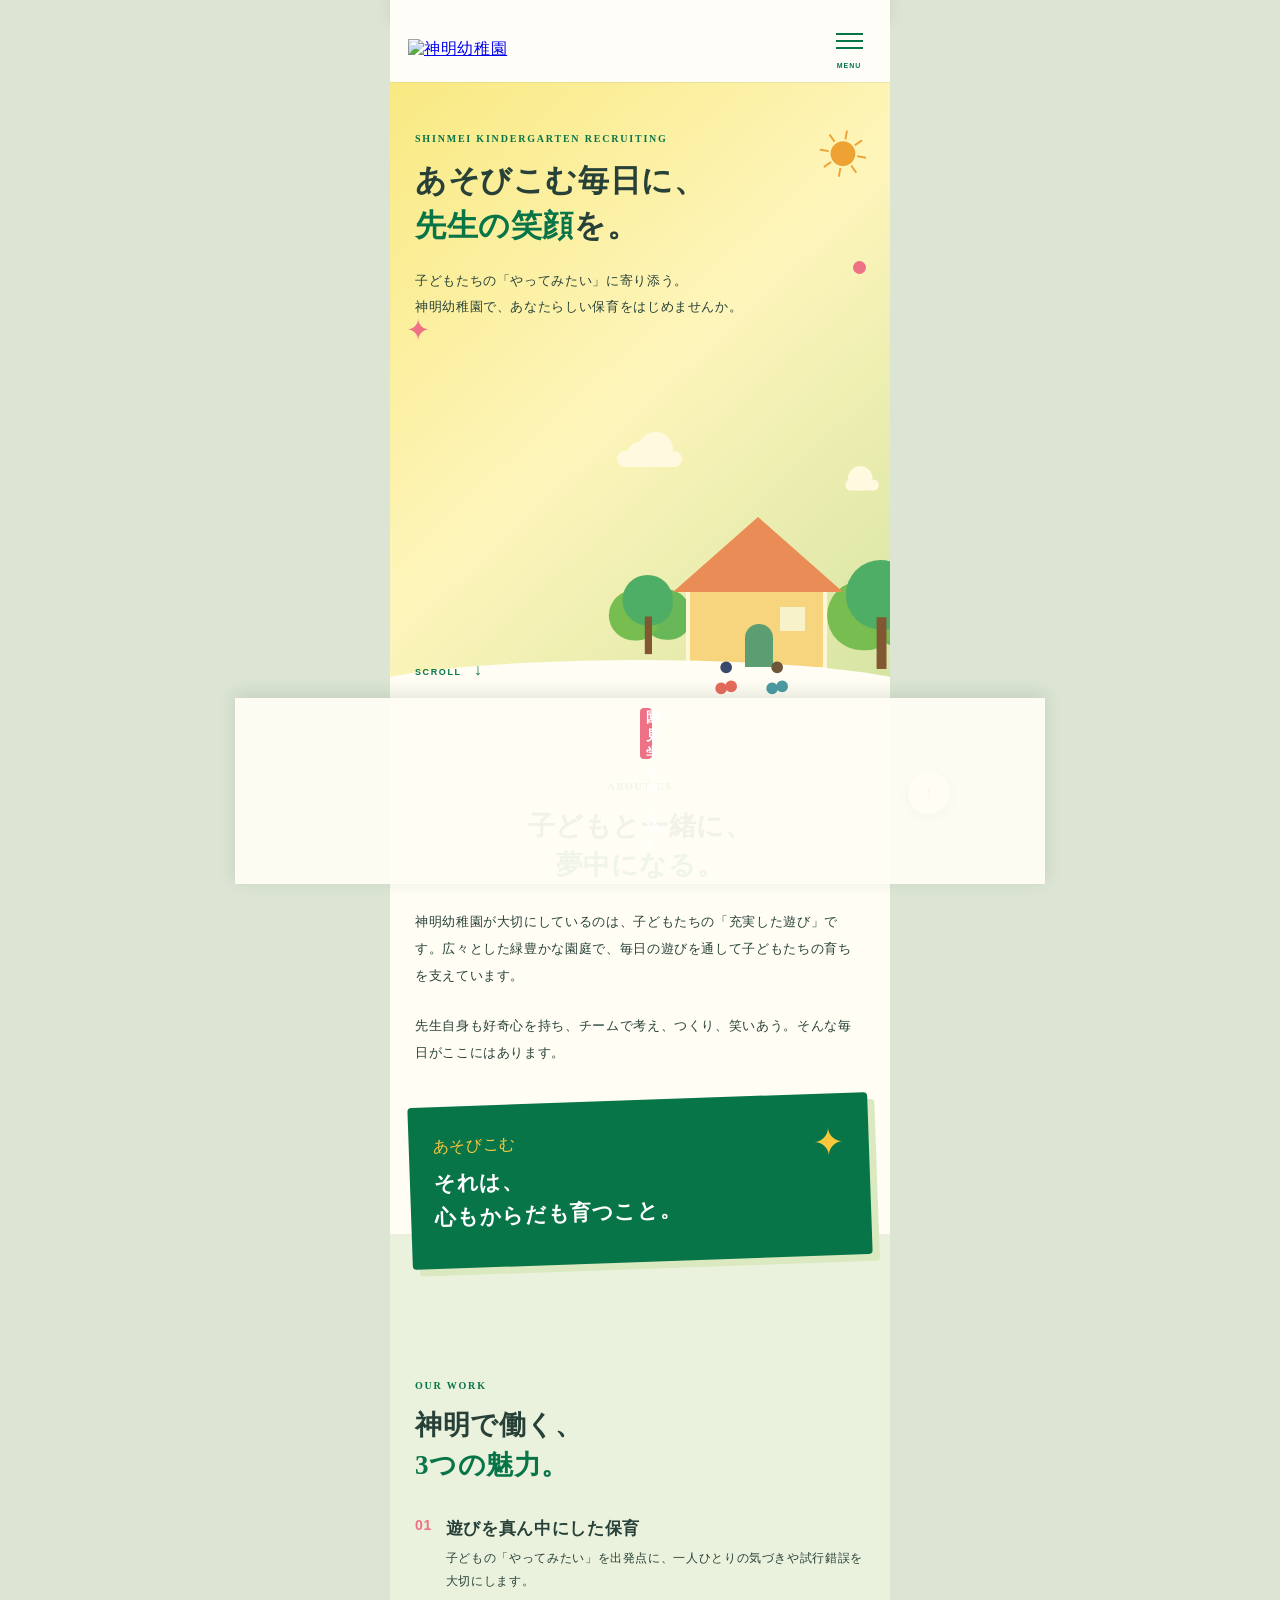
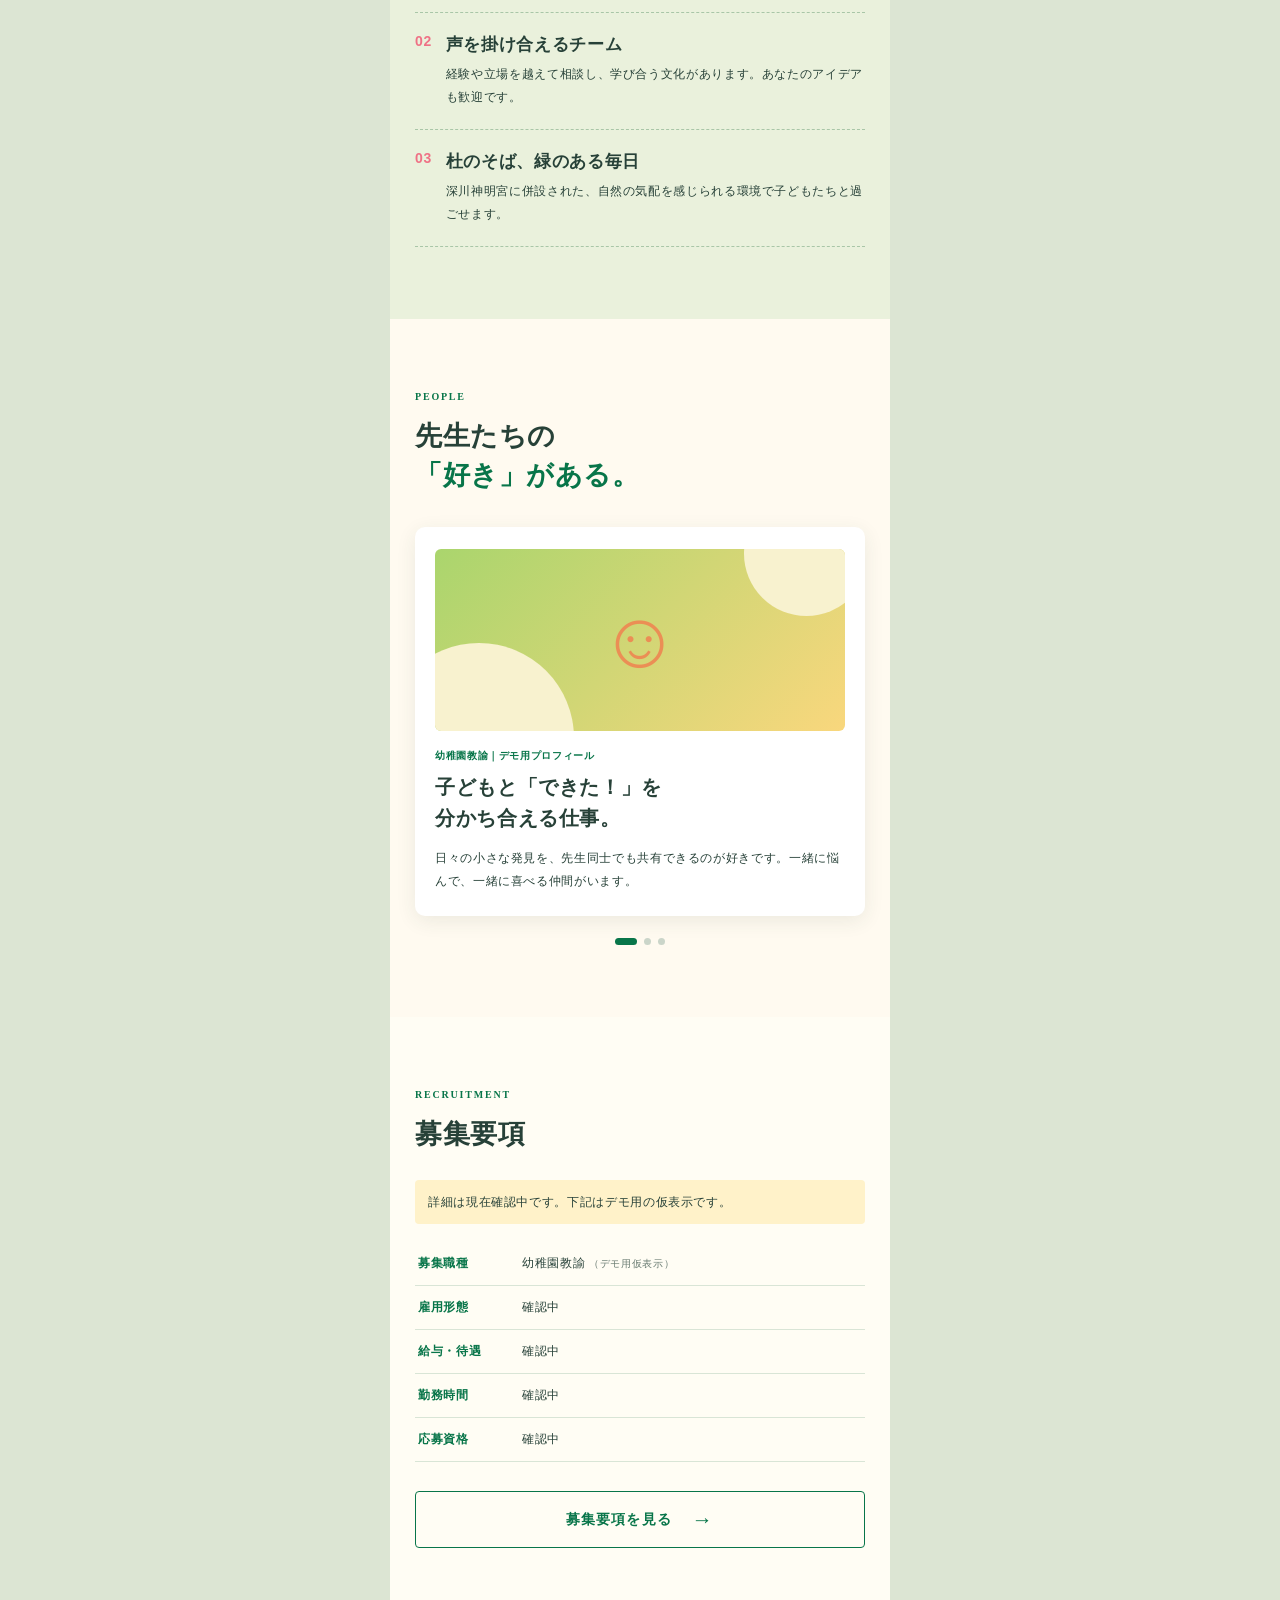
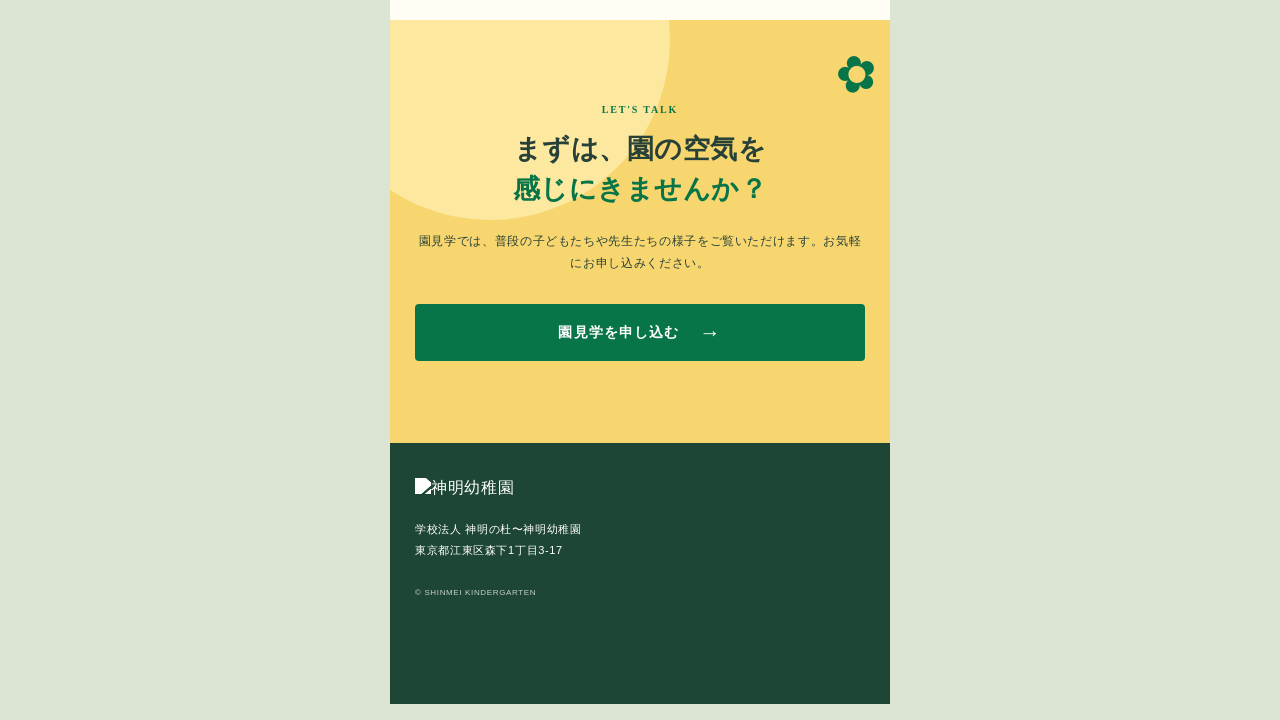
==== index.html @ d66d4972 "Add files via upload" ====
<!doctype html>
<html lang="ja">
<head>
  <meta charset="UTF-8" />
  <meta name="viewport" content="width=device-width, initial-scale=1.0" />
  <meta name="description" content="神明幼稚園 採用特設ページのデモ" />
  <title>神明幼稚園｜採用特設サイト</title>
  <link rel="stylesheet" href="style.css" />
</head>
<body>
  <header class="site-header" id="top">
    <a href="#top" class="logo-link" aria-label="ページ上部へ"><img src="assets/reference.png.png" alt="神明幼稚園" /></a>
    <button class="menu-toggle" type="button" aria-expanded="false" aria-controls="site-menu"><span></span><span></span><span></span><b>MENU</b></button>
  </header>

  <nav class="site-menu" id="site-menu" aria-label="ページ内ナビゲーション">
    <a href="#about">私たちについて</a><a href="#people">先生たちの声</a><a href="#requirements">募集要項</a><button type="button" data-open-modal>園見学を申し込む</button>
  </nav>

  <main>
    <section class="hero" aria-labelledby="hero-title">
      <div class="hero-deco deco-sun">☀</div><div class="hero-deco deco-flower">✦</div><div class="hero-deco deco-dot"></div>
      <p class="hero-eyebrow">SHINMEI KINDERGARTEN RECRUITING</p>
      <h1 id="hero-title">あそびこむ毎日に、<br /><em>先生の笑顔</em>を。</h1>
      <p class="hero-copy">子どもたちの「やってみたい」に寄り添う。<br />神明幼稚園で、あなたらしい保育をはじめませんか。</p>
      <div class="hero-illustration" aria-hidden="true"><span class="cloud c1"></span><span class="cloud c2"></span><span class="tree t1"></span><span class="tree t2"></span><span class="house"><i></i><b></b></span><span class="child child-a">●</span><span class="child child-b">●</span></div>
      <a class="scroll-cue" href="#about">SCROLL <span>↓</span></a>
    </section>

    <section class="intro section" id="about" aria-labelledby="about-title">
      <p class="section-label">ABOUT US</p>
      <h2 id="about-title">子どもと一緒に、<br /><span>夢中になる。</span></h2>
      <p>神明幼稚園が大切にしているのは、子どもたちの「充実した遊び」です。広々とした緑豊かな園庭で、毎日の遊びを通して子どもたちの育ちを支えています。</p>
      <p>先生自身も好奇心を持ち、チームで考え、つくり、笑いあう。そんな毎日がここにはあります。</p>
      <div class="message-card"><span>あそびこむ</span><strong>それは、<br />心もからだも育つこと。</strong></div>
    </section>

    <section class="values section" aria-labelledby="values-title">
      <p class="section-label">OUR WORK</p>
      <h2 id="values-title">神明で働く、<br /><span>3つの魅力。</span></h2>
      <ol class="value-list">
        <li><span>01</span><div><h3>遊びを真ん中にした保育</h3><p>子どもの「やってみたい」を出発点に、一人ひとりの気づきや試行錯誤を大切にします。</p></div></li>
        <li><span>02</span><div><h3>声を掛け合えるチーム</h3><p>経験や立場を越えて相談し、学び合う文化があります。あなたのアイデアも歓迎です。</p></div></li>
        <li><span>03</span><div><h3>杜のそば、緑のある毎日</h3><p>深川神明宮に併設された、自然の気配を感じられる環境で子どもたちと過ごせます。</p></div></li>
      </ol>
    </section>

    <section class="voice section" id="people" aria-labelledby="voice-title">
      <p class="section-label">PEOPLE</p>
      <h2 id="voice-title">先生たちの<br /><span>「好き」がある。</span></h2>
      <article class="voice-card"><div class="portrait"><span>☺</span></div><p class="voice-role">幼稚園教諭｜デモ用プロフィール</p><h3>子どもと「できた！」を<br />分かち合える仕事。</h3><p>日々の小さな発見を、先生同士でも共有できるのが好きです。一緒に悩んで、一緒に喜べる仲間がいます。</p></article>
      <div class="pager" aria-hidden="true"><b></b><i></i><i></i></div>
    </section>

    <section class="requirements section" id="requirements" aria-labelledby="requirements-title">
      <p class="section-label">RECRUITMENT</p>
      <h2 id="requirements-title">募集要項</h2>
      <p class="requirements-note">詳細は現在確認中です。下記はデモ用の仮表示です。</p>
      <dl>
        <div><dt>募集職種</dt><dd>幼稚園教諭 <small>（デモ用仮表示）</small></dd></div>
        <div><dt>雇用形態</dt><dd>確認中</dd></div>
        <div><dt>給与・待遇</dt><dd>確認中</dd></div>
        <div><dt>勤務時間</dt><dd>確認中</dd></div>
        <div><dt>応募資格</dt><dd>確認中</dd></div>
      </dl>
      <a href="#details" class="button button-outline">募集要項を見る <span>→</span></a>
      <p id="details" class="details-message" tabindex="-1">募集要項の詳細は現在準備中です。園見学のお申し込み時にお気軽にお問い合わせください。</p>
    </section>

    <section class="cta section" aria-labelledby="cta-title">
      <div class="cta-sprout">✿</div><p class="section-label">LET'S TALK</p>
      <h2 id="cta-title">まずは、園の空気を<br /><span>感じにきませんか？</span></h2>
      <p>園見学では、普段の子どもたちや先生たちの様子をご覧いただけます。お気軽にお申し込みください。</p>
      <button class="button button-primary" type="button" data-open-modal>園見学を申し込む <span>→</span></button>
    </section>
  </main>

  <footer><img src="assets/reference.png.png" alt="神明幼稚園" /><p>学校法人 神明の杜〜神明幼稚園<br />東京都江東区森下1丁目3-17</p><small>© SHINMEI KINDERGARTEN</small></footer>
  <a href="#top" class="back-top" aria-label="ページ上部へ">↑</a>
  <div class="fixed-cta"><button type="button" data-open-modal>園見学を申し込む <span>→</span></button></div>

  <dialog class="modal" id="visit-modal" aria-labelledby="modal-title"><div class="modal-inner"><button class="modal-close" type="button" aria-label="閉じる">×</button><div id="form-content"><p class="section-label">OPEN CAMPUS</p><h2 id="modal-title">園見学を申し込む</h2><p>必要事項をご入力ください。内容は実際には送信されないデモです。</p><form id="visit-form"><label>お名前 <span>必須</span><input required name="name" autocomplete="name" placeholder="例：神明 花子" /></label><label>メールアドレス <span>必須</span><input required type="email" name="email" autocomplete="email" placeholder="example@mail.com" /></label><label>ご希望・ご質問 <textarea name="message" rows="3" placeholder="見学希望日など"></textarea></label><button class="button button-primary" type="submit">この内容で申し込む <span>→</span></button></form></div><div class="complete-message" id="complete-message" hidden><div>✓</div><h2>お申し込みを<br />受け付けました</h2><p>これはデモ画面です。実際の送信は行われていません。</p><button class="button button-outline" type="button" data-close-modal>閉じる</button></div></div></dialog>
  <script src="script.js"></script>
</body>
</html>
---- style.css ----
:root{--ink:#274138;--green:#087549;--lime:#b9d83d;--yellow:#f9c73b;--cream:#fffdf4;--pink:#ef7185;--orange:#ef9845;--line:#d9e5d6}*{box-sizing:border-box}html{scroll-behavior:smooth}body{margin:0;background:#eef2e7;color:var(--ink);font-family:"Noto Sans JP",sans-serif;letter-spacing:.04em}body.modal-open{overflow:hidden}button,a{font:inherit}button{cursor:pointer}.site-header{height:66px;background:#fffdf8;display:flex;align-items:center;justify-content:space-between;padding:10px 18px;position:sticky;top:0;z-index:20;box-shadow:0 1px 0 rgba(39,65,56,.08)}.logo-link img,footer img{width:141px;height:auto;display:block}.menu-toggle{position:relative;border:0;background:transparent;width:46px;height:45px;padding:6px 0 0}.menu-toggle span{height:2px;background:var(--green);width:27px;display:block;margin:0 auto 5px;transition:.25s}.menu-toggle b{font-size:7px;color:var(--green);letter-spacing:.13em;font-weight:700}.menu-toggle.active span:nth-child(1){transform:translateY(7px) rotate(45deg)}.menu-toggle.active span:nth-child(2){opacity:0}.menu-toggle.active span:nth-child(3){transform:translateY(-7px) rotate(-45deg)}.site-menu{position:fixed;inset:66px 0 auto;background:#fefdf7;padding:17px 25px 24px;z-index:19;display:grid;gap:2px;transform:translateY(-130%);transition:transform .3s ease;box-shadow:0 8px 15px rgba(0,0,0,.08)}.site-menu.open{transform:translateY(0)}.site-menu a,.site-menu button{color:var(--ink);text-decoration:none;text-align:left;padding:12px;border:0;background:transparent;border-bottom:1px solid var(--line);font-weight:700;font-size:14px}.site-menu button{color:var(--green)}main{max-width:500px;margin:auto;background:var(--cream);overflow:hidden}.section{padding:72px 25px}.hero{min-height:627px;padding:51px 25px 28px;background:linear-gradient(137deg,#f9e982 0%,#fef5bb 49%,#d4e4a2 100%);position:relative;overflow:hidden}.hero:after{content:"";position:absolute;left:-10%;bottom:-26px;width:120%;height:75px;background:var(--cream);border-radius:50% 50% 0 0}.hero-eyebrow,.section-label{font-family:"Kiwi Maru",serif;color:var(--green);font-size:10px;letter-spacing:.18em;font-weight:700;margin:0 0 15px}.hero h1,.section h2{font-family:"Kiwi Maru",serif;line-height:1.45;letter-spacing:.02em;margin:0;font-size:31px}.hero h1 em,.section h2 span{font-style:normal;color:var(--green)}.hero-copy{font-size:13px;line-height:2;margin:19px 0 0;font-weight:500}.hero-deco{position:absolute}.deco-sun{right:21px;top:45px;font-size:50px;color:#efa234;transform:rotate(10deg)}.deco-flower{left:16px;top:231px;color:var(--pink);font-size:29px}.deco-dot{right:24px;top:179px;width:13px;height:13px;background:var(--pink);border-radius:50%}.hero-illustration{position:absolute;width:320px;height:256px;right:-27px;bottom:20px}.cloud{position:absolute;background:#fff9df;border-radius:50px;height:16px}.cloud:before,.cloud:after{content:"";position:absolute;background:inherit;border-radius:50%}.cloud:before{width:25px;height:25px;left:10px;bottom:0}.cloud:after{width:35px;height:35px;right:9px;bottom:0}.c1{top:18px;left:20px;width:65px}.c2{top:44px;right:31px;width:48px;transform:scale(.7)}.tree{position:absolute;width:70px;height:99px;bottom:25px}.tree:before{content:"";position:absolute;width:63px;height:63px;background:#4fae65;border-radius:50% 50% 43% 50%;top:0;left:3px;box-shadow:-17px 19px 0 #77bd4f,23px 18px 0 #68b859}.tree:after{content:"";position:absolute;background:#815832;width:9px;height:47px;bottom:0;left:31px}.t1{left:16px;transform:scale(.8)}.t2{right:1px;transform:scale(1.1)}.house{position:absolute;background:#f7d57e;width:141px;height:83px;bottom:18px;left:89px;border:4px solid #fff7d5;border-radius:3px}.house:before{content:"";position:absolute;width:0;height:0;border-left:85px solid transparent;border-right:85px solid transparent;border-bottom:75px solid #e98c55;top:-75px;left:-17px}.house i{position:absolute;background:#5c9e72;width:28px;height:43px;bottom:0;left:55px;z-index:2;border-radius:15px 15px 0 0}.house b{position:absolute;background:#f7f2ca;width:25px;height:24px;right:18px;top:15px;z-index:2}.child{position:absolute;bottom:7px;color:#38496d;font-size:27px;z-index:3;text-shadow:5px 19px 0 #e76b5c,-5px 21px 0 #e76b5c}.child-a{left:121px}.child-b{left:172px;color:#6d5639;text-shadow:5px 19px 0 #4d9ba2,-5px 21px 0 #4d9ba2}.scroll-cue{position:absolute;z-index:2;bottom:30px;left:25px;text-decoration:none;font-size:9px;color:var(--green);letter-spacing:.18em;font-weight:700}.scroll-cue span{font-size:16px;margin-left:8px}.intro{background:var(--cream);text-align:center}.section h2{font-size:27px}.intro>p:not(.section-label){font-size:13px;line-height:2.05;text-align:left;margin:24px 0 0}.message-card{background:var(--green);color:#fff;margin:34px -5px -100px;padding:30px 24px;min-height:162px;text-align:left;position:relative;z-index:2;border-radius:4px;transform:rotate(-2deg);box-shadow:7px 7px 0 #dbe9c1}.message-card:after{content:"✦";position:absolute;font-size:38px;color:var(--yellow);right:24px;top:27px}.message-card span{font-family:"Kiwi Maru";color:var(--yellow);font-size:16px;display:block;margin-bottom:10px}.message-card strong{font-family:"Kiwi Maru";font-size:21px;line-height:1.6}.values{background:#eaf1dc;padding-top:146px}.value-list{list-style:none;padding:0;margin:32px 0 0;display:grid;gap:20px}.value-list li{display:flex;gap:14px;border-bottom:1px dashed #a9c6a7;padding-bottom:20px}.value-list li>span{color:var(--pink);font-weight:900;font-size:14px}.value-list h3{font-family:"Kiwi Maru";font-size:17px;margin:0 0 7px}.value-list p{font-size:12px;line-height:1.9;margin:0}.voice{background:#fffaf0}.voice-card{background:#fff;margin-top:32px;padding:22px 20px 24px;border-radius:10px;box-shadow:0 5px 20px rgba(39,65,56,.09)}.portrait{height:182px;background:linear-gradient(135deg,#aad56d,#f9d77d);border-radius:6px;display:grid;place-items:center;overflow:hidden;position:relative}.portrait:before,.portrait:after{content:"";position:absolute;border-radius:50%;background:#f8f2cf}.portrait:before{width:190px;height:190px;left:-51px;bottom:-102px}.portrait:after{width:125px;height:125px;right:-24px;top:-58px}.portrait span{z-index:1;font-size:80px;color:#eb8e55}.voice-role{font-size:10px;color:var(--green);margin:18px 0 9px;font-weight:700}.voice-card h3{font-family:"Kiwi Maru";font-size:20px;line-height:1.55;margin:0}.voice-card>p:last-child{font-size:12px;line-height:1.9;margin:13px 0 0}.pager{display:flex;justify-content:center;gap:7px;margin-top:22px}.pager>*{height:7px;width:7px;background:#cbd5c9;border-radius:50%}.pager b{width:22px;border-radius:10px;background:var(--green)}.requirements{background:var(--cream)}.requirements-note{font-size:12px;line-height:1.9;background:#fff2c9;padding:11px 13px;border-radius:4px;margin:25px 0 18px}.requirements dl{margin:0}.requirements dl>div{border-bottom:1px solid var(--line);padding:13px 3px;display:grid;grid-template-columns:104px 1fr;font-size:12px}.requirements dt{color:var(--green);font-weight:700}.requirements dd{margin:0}.requirements small{font-size:10px;color:#697b71}.button{width:100%;min-height:57px;border-radius:4px;font-weight:700;letter-spacing:.08em;text-decoration:none;display:flex;align-items:center;justify-content:center;gap:20px;margin-top:29px;font-size:14px}.button span{font-size:21px;line-height:1}.button-outline{border:1px solid var(--green);background:transparent;color:var(--green)}.button-primary{border:0;background:var(--green);color:white}.details-message{display:none;font-size:12px;line-height:1.8;padding:12px;background:#edf5df;margin:16px 0 0;border-radius:4px}.details-message:target{display:block}.cta{position:relative;background:#f8d66f;text-align:center;padding-bottom:82px;overflow:hidden}.cta:before{content:"";width:360px;height:360px;position:absolute;background:#fde89f;border-radius:50%;top:-160px;left:-80px}.cta>*{position:relative}.cta .section-label{margin-top:12px}.cta>p:not(.section-label){font-size:12px;line-height:1.9;margin:21px 0 0}.cta-sprout{position:absolute;right:11px;top:25px;color:var(--green);font-size:50px;transform:rotate(-15deg)}footer{background:#1d4635;color:#fff;padding:35px 25px 105px;max-width:500px;margin:auto}footer img{filter:brightness(0) invert(1);width:152px}footer p{font-size:11px;line-height:1.9;margin:20px 0}footer small{font-size:8px;opacity:.75}.fixed-cta{position:fixed;z-index:15;bottom:0;left:0;right:0;background:rgba(255,253,244,.94);box-shadow:0 -4px 16px rgba(39,65,56,.13);padding:10px max(15px,calc((100% - 500px)/2 + 15px))}.fixed-cta button{height:51px;border:0;border-radius:4px;color:#fff;background:var(--pink);width:100%;font-weight:700;font-size:14px;letter-spacing:.08em}.fixed-cta span{font-size:19px;margin-left:16px}.back-top{display:none}.modal{border:0;background:transparent;padding:15px;width:min(100%,500px);max-height:100vh}.modal::backdrop{background:rgba(22,53,42,.63);backdrop-filter:blur(2px)}.modal-inner{background:#fffdf4;border-radius:12px;padding:36px 22px 28px;position:relative}.modal-close{position:absolute;right:13px;top:10px;border:0;background:transparent;color:var(--green);font-size:28px}.modal h2{font-family:"Kiwi Maru";font-size:25px;margin:0}.modal p:not(.section-label){font-size:11px;line-height:1.8;margin:13px 0 18px}.modal form{display:grid;gap:14px}.modal label{font-size:12px;font-weight:700}.modal label span{font-size:9px;background:var(--pink);color:white;margin-left:4px;padding:2px 4px}.modal input,.modal textarea{width:100%;display:block;margin-top:7px;border:1px solid #c7d8c4;border-radius:4px;padding:11px;font:inherit;font-size:14px;background:white}.modal textarea{resize:vertical}.modal .button{margin-top:5px}.complete-message{text-align:center;padding:26px 5px 7px}.complete-message>div{background:var(--green);color:#fff;border-radius:50%;width:48px;height:48px;display:grid;place-items:center;font-size:26px;margin:0 auto 17px}.complete-message h2{line-height:1.5}.complete-message p{margin:17px 0 0!important}.complete-message .button{margin:24px auto 0;width:190px}@media(min-width:700px){body{padding:16px 0;background:#dce5d3}.site-header,.site-menu,.fixed-cta{max-width:500px;margin:auto;left:0;right:0}.site-header{top:16px}.site-menu{top:82px}.fixed-cta{bottom:16px}.back-top{display:grid;place-items:center;position:fixed;right:calc(50% - 310px);bottom:86px;background:#fff;width:42px;height:42px;border-radius:50%;text-decoration:none;color:var(--green);box-shadow:0 3px 10px #789}.modal{margin:auto}}
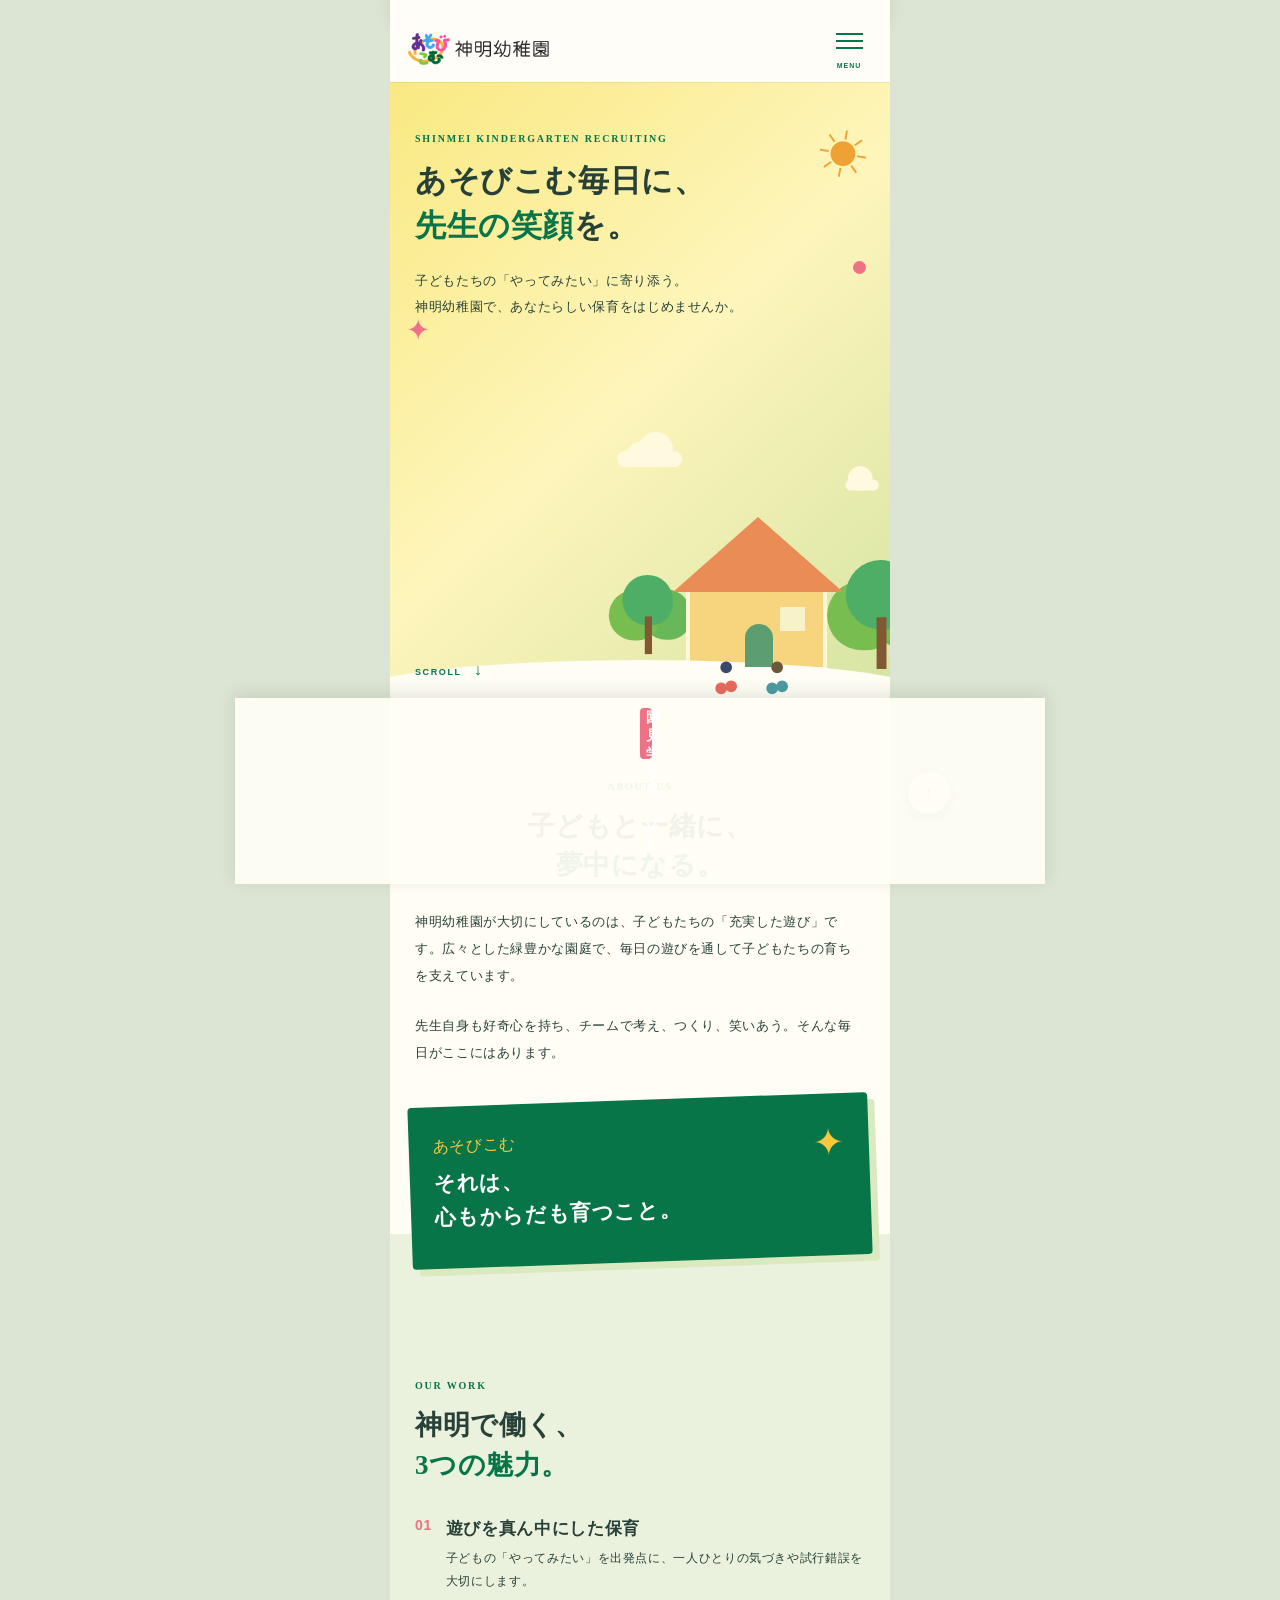
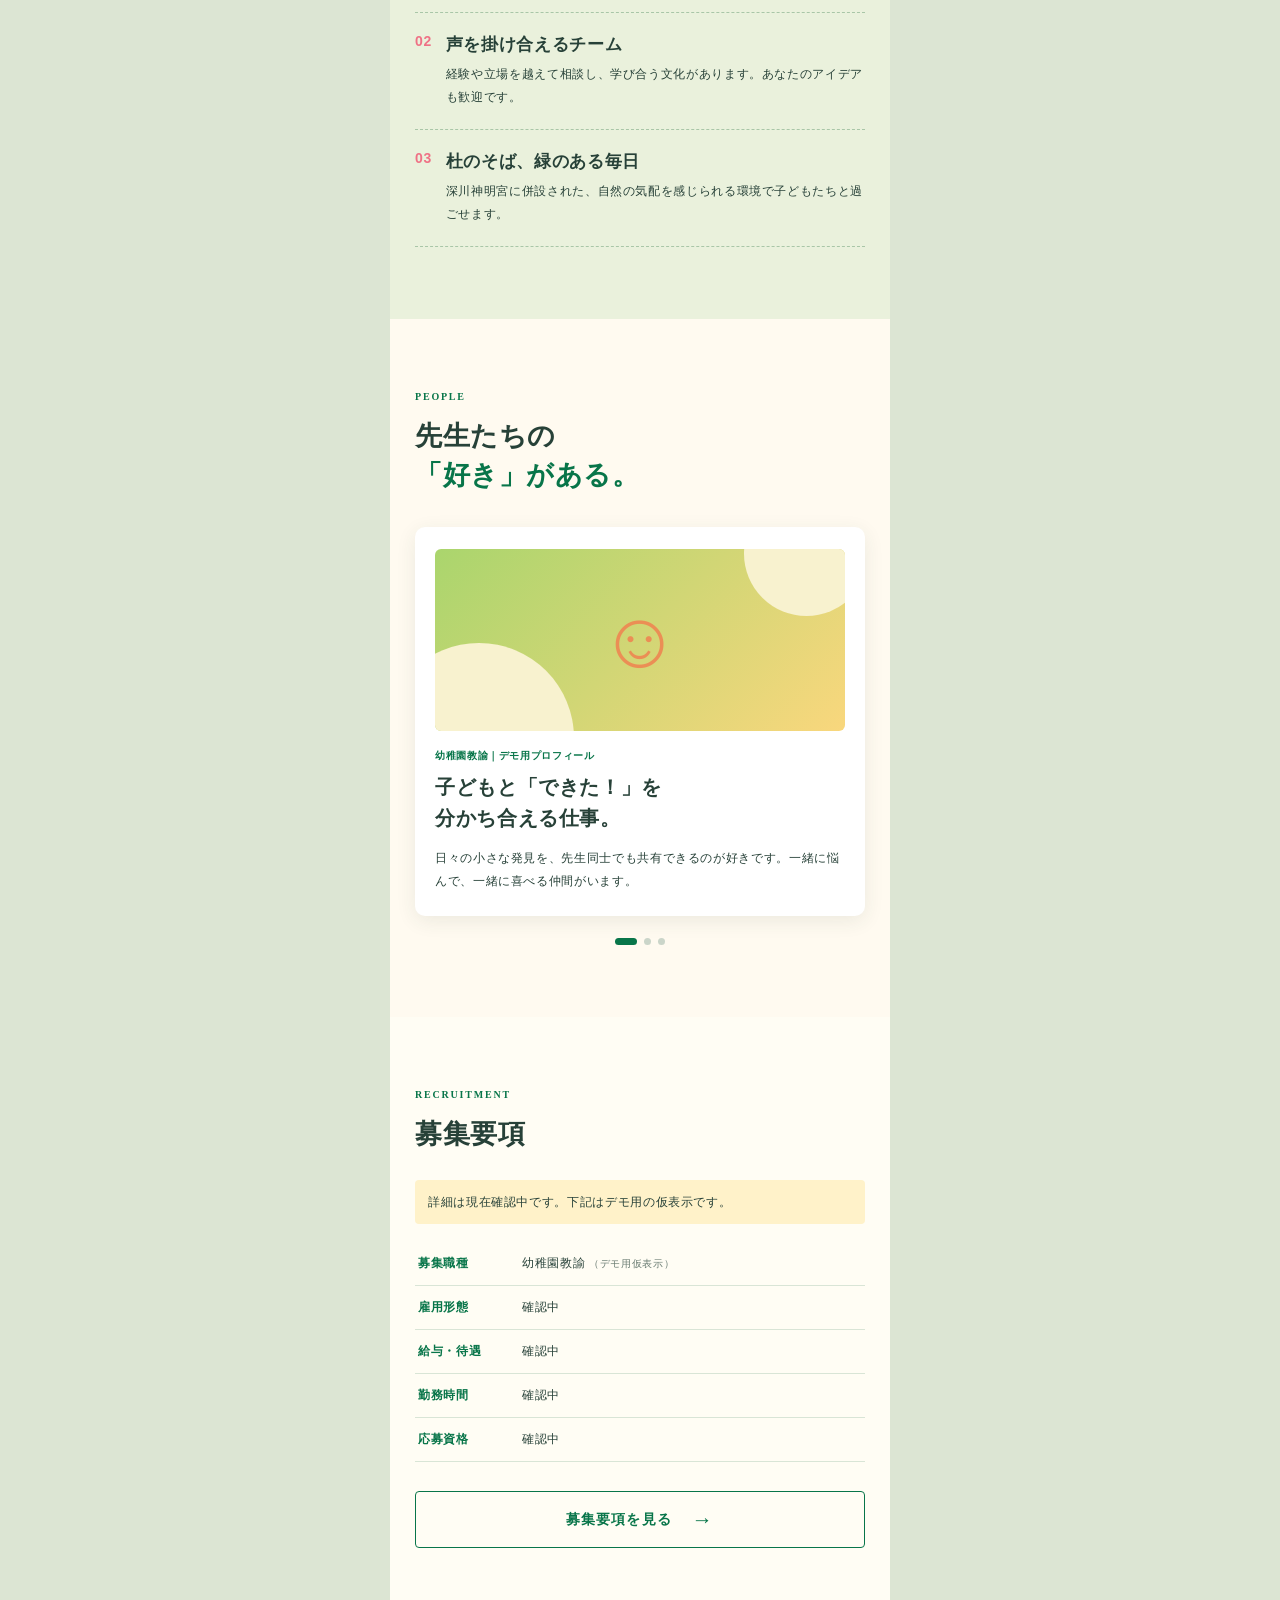
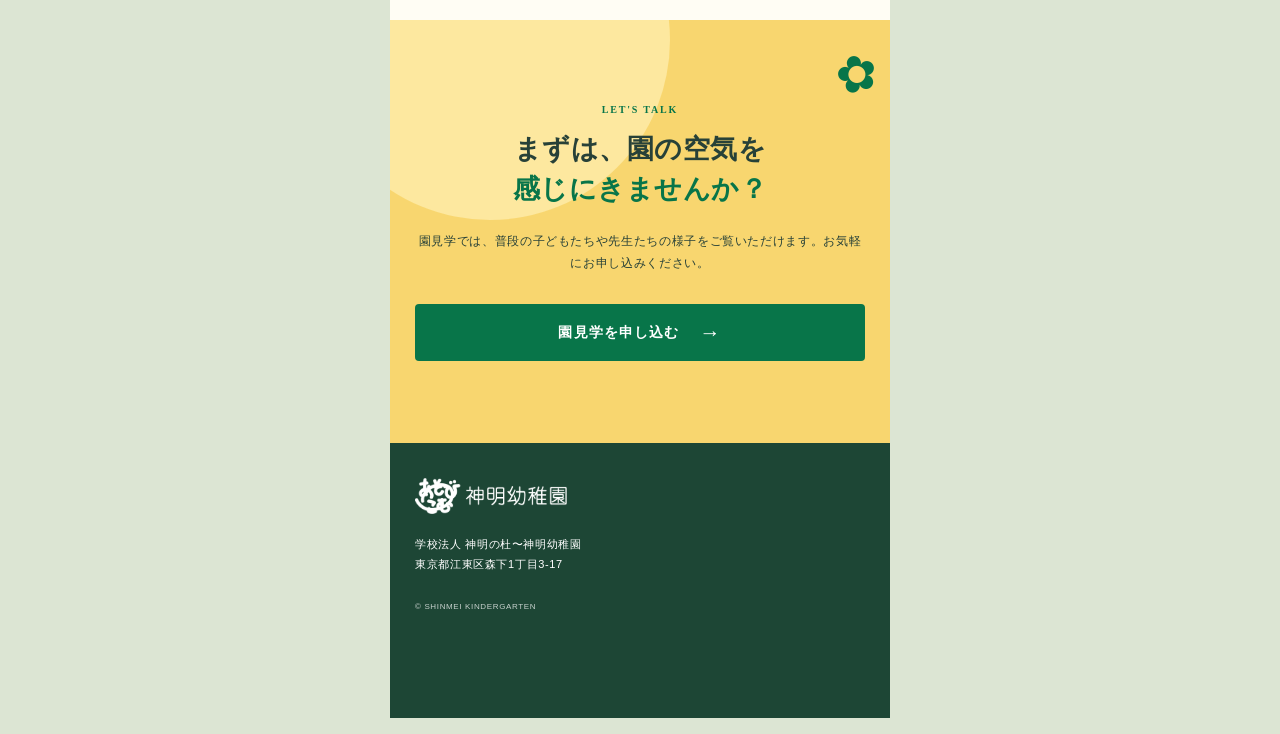
==== commit 59d993cd: "Update index.html" ====
--- a/index.html
+++ b/index.html
@@ -9,7 +9,7 @@
 </head>
 <body>
   <header class="site-header" id="top">
-    <a href="#top" class="logo-link" aria-label="ページ上部へ"><img src="assets/reference.png.png" alt="神明幼稚園" /></a>
+    <a href="#top" class="logo-link" aria-label="ページ上部へ"><img src="reference.png.png" alt="神明幼稚園" /></a>
     <button class="menu-toggle" type="button" aria-expanded="false" aria-controls="site-menu"><span></span><span></span><span></span><b>MENU</b></button>
   </header>
 
@@ -75,7 +75,7 @@
     </section>
   </main>
 
-  <footer><img src="assets/reference.png.png" alt="神明幼稚園" /><p>学校法人 神明の杜〜神明幼稚園<br />東京都江東区森下1丁目3-17</p><small>© SHINMEI KINDERGARTEN</small></footer>
+  <footer><img src="reference.png.png" alt="神明幼稚園" /><p>学校法人 神明の杜〜神明幼稚園<br />東京都江東区森下1丁目3-17</p><small>© SHINMEI KINDERGARTEN</small></footer>
   <a href="#top" class="back-top" aria-label="ページ上部へ">↑</a>
   <div class="fixed-cta"><button type="button" data-open-modal>園見学を申し込む <span>→</span></button></div>
 
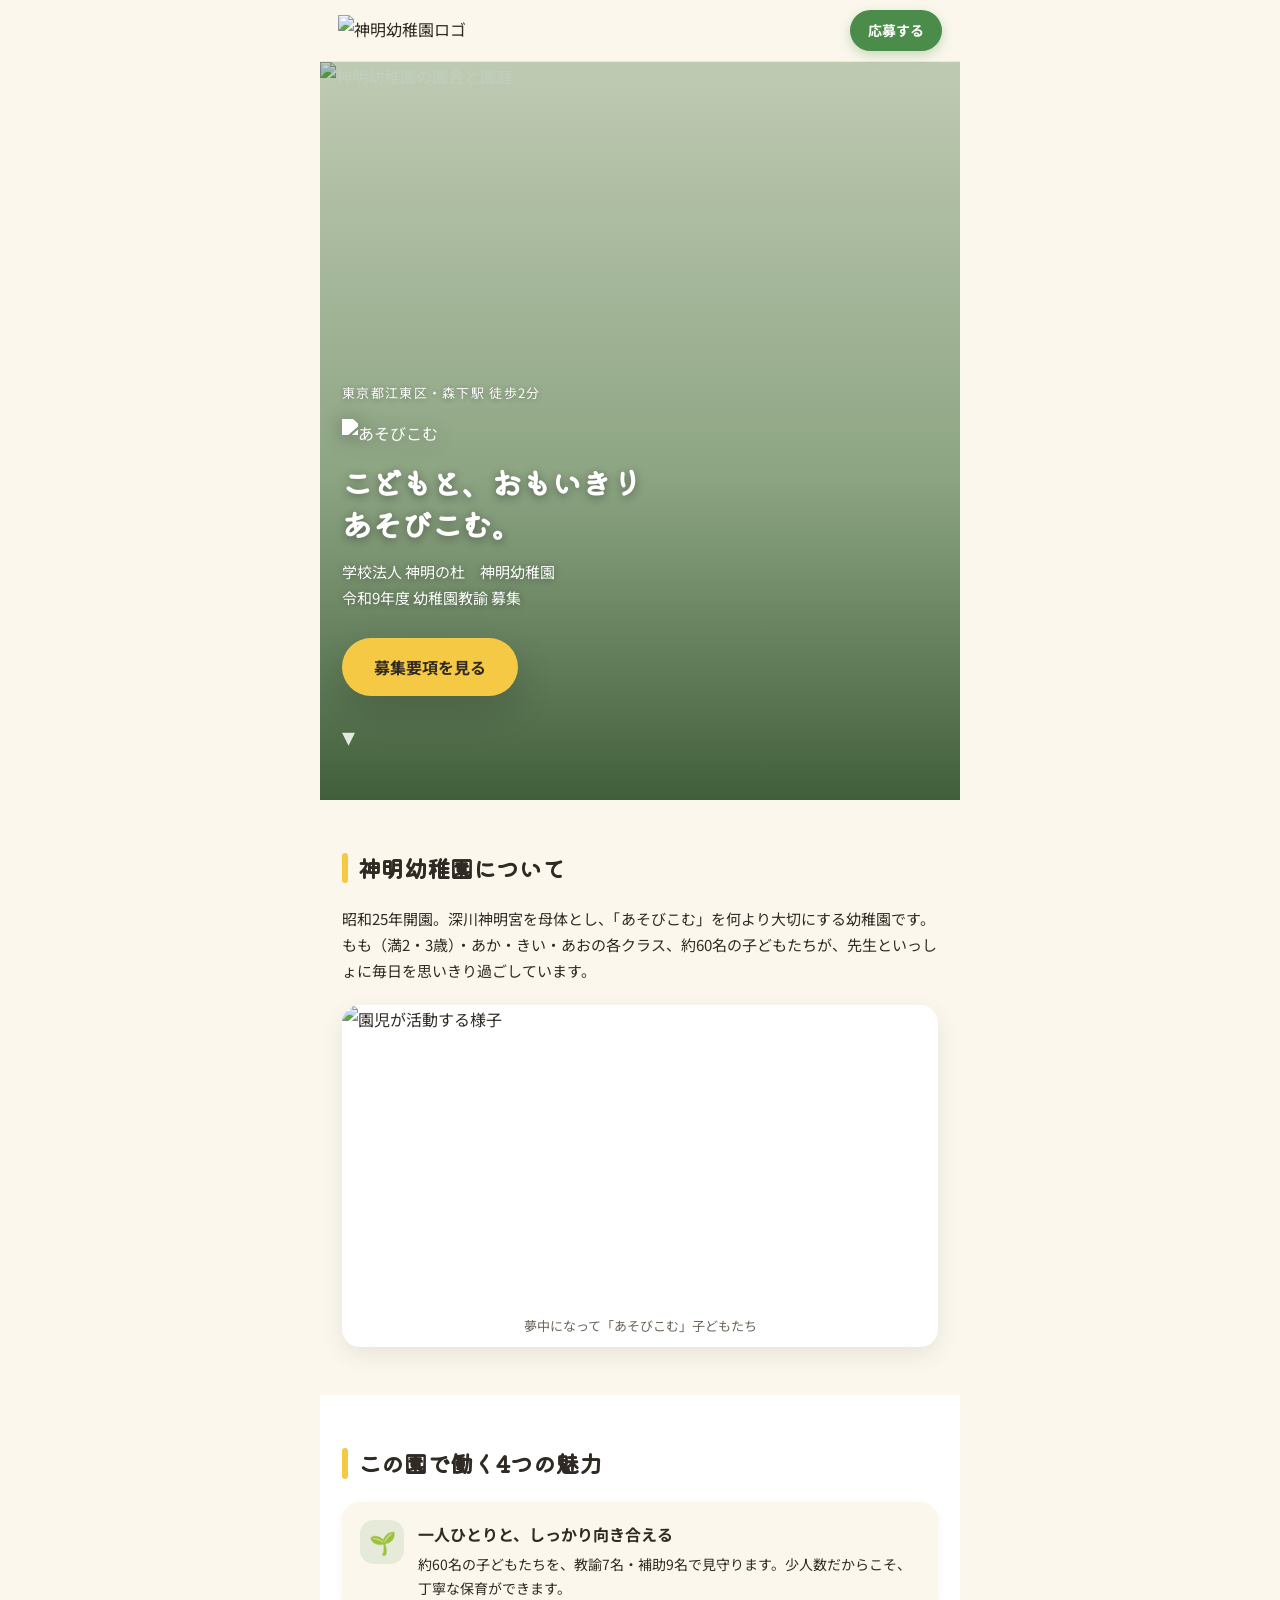
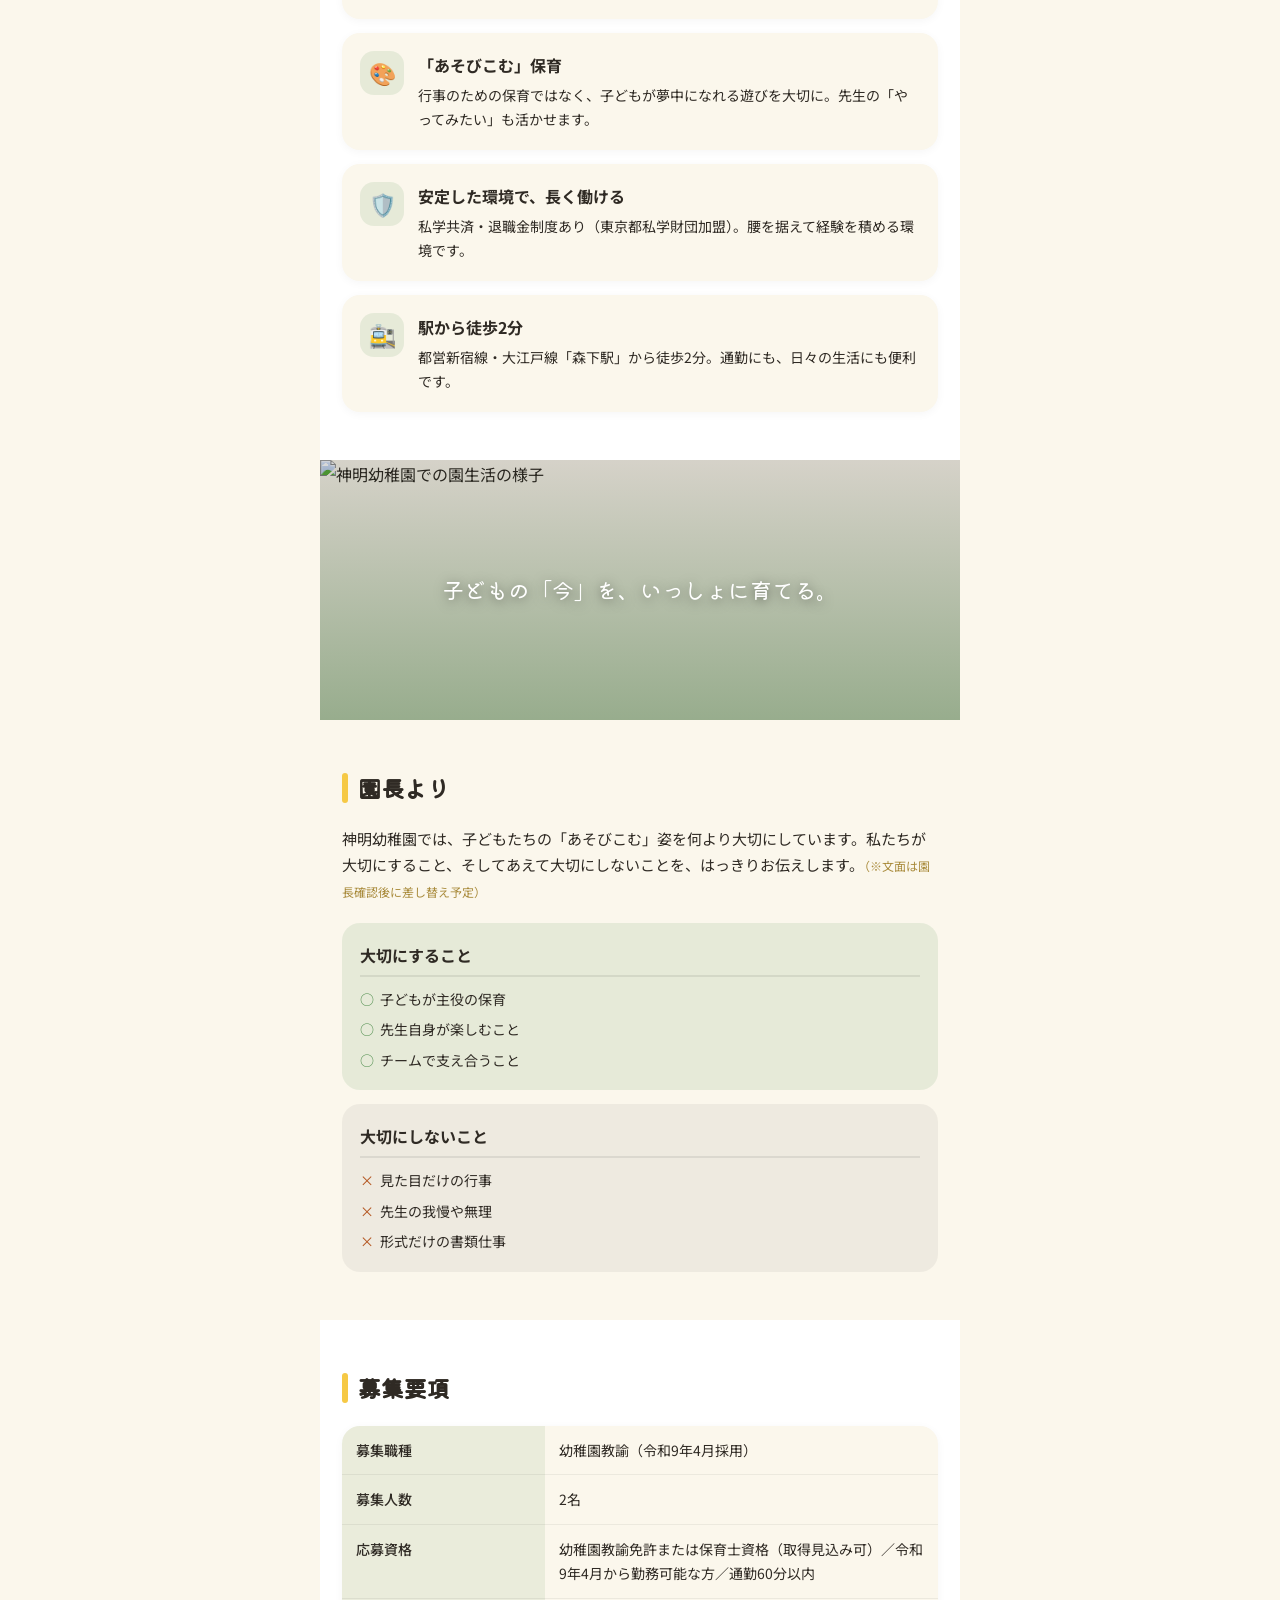
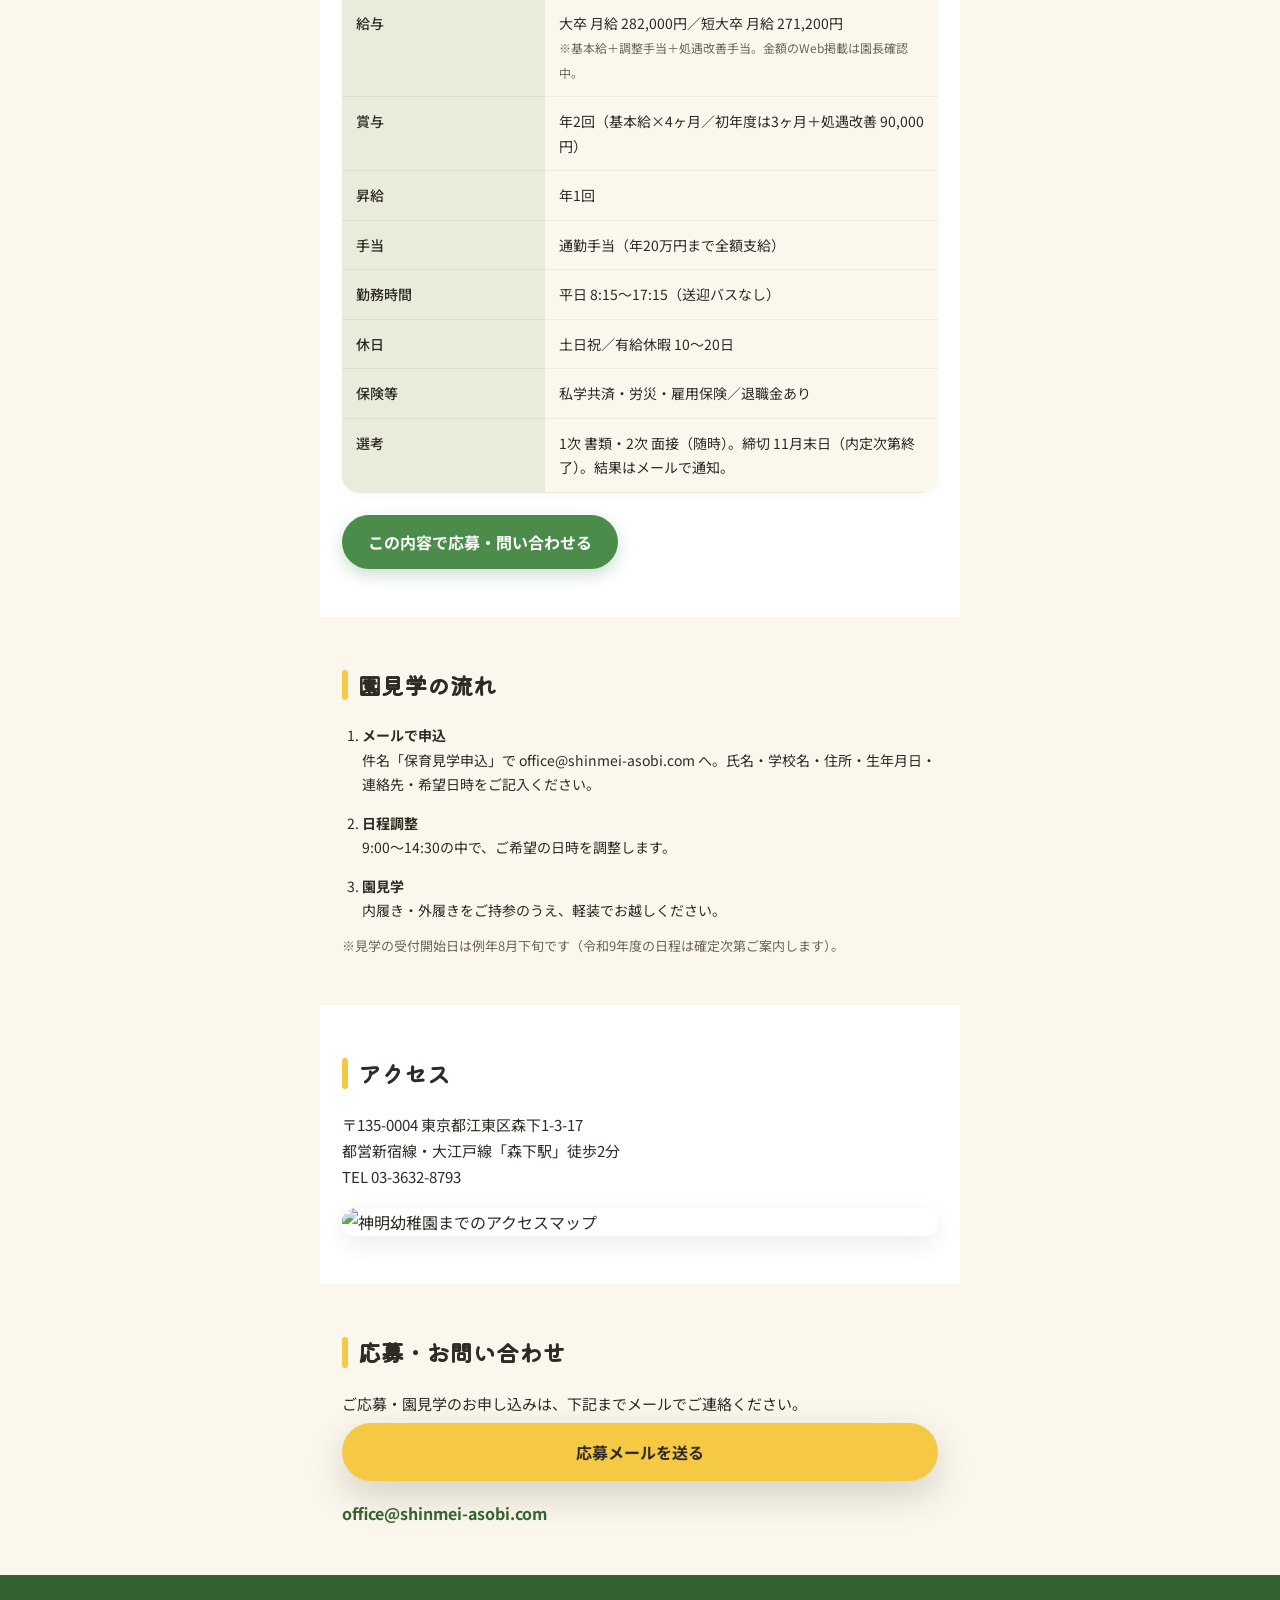
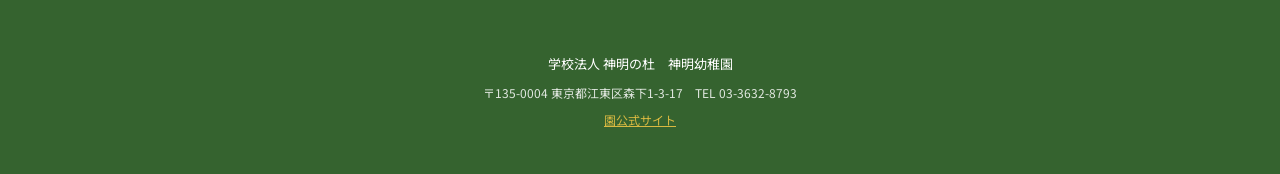
==== commit 06c1d030: "Rename index.html.html to index.html" ====
--- a/index.html
+++ b/index.html
@@ -1,85 +1,156 @@
-<!doctype html>
+<!DOCTYPE html>
 <html lang="ja">
 <head>
-  <meta charset="UTF-8" />
-  <meta name="viewport" content="width=device-width, initial-scale=1.0" />
-  <meta name="description" content="神明幼稚園 採用特設ページのデモ" />
-  <title>神明幼稚園｜採用特設サイト</title>
-  <link rel="stylesheet" href="style.css" />
+<meta charset="UTF-8" />
+<meta name="viewport" content="width=device-width, initial-scale=1.0" />
+<title>神明幼稚園｜先生募集（令和9年度）</title>
+<meta name="description" content="東京都江東区・森下駅徒歩2分。学校法人 神明の杜 神明幼稚園の採用サイト。令和9年度 幼稚園教諭募集。あそびこむ保育を、いっしょに。" />
+<link rel="preconnect" href="https://fonts.googleapis.com" />
+<link rel="preconnect" href="https://fonts.gstatic.com" crossorigin />
+<link href="https://fonts.googleapis.com/css2?family=Kiwi+Maru:wght@400;500&family=Noto+Sans+JP:wght@400;500;700&display=swap" rel="stylesheet" />
+<style>
+:root{--green:#4c8c4a;--green-dark:#35632f;--yellow:#f6c945;--cream:#fbf7ec;--ink:#2f2a24;--white:#fff;--radius:18px;--shadow:0 8px 24px rgba(0,0,0,.08);--shadow-lg:0 14px 38px rgba(0,0,0,.16)}
+*{box-sizing:border-box;margin:0;padding:0}html{scroll-behavior:smooth}
+body{font-family:"Noto Sans JP",sans-serif;color:var(--ink);background:var(--cream);line-height:1.75;-webkit-font-smoothing:antialiased}
+img{display:block;max-width:100%}
+.site-header{position:sticky;top:0;z-index:20;display:flex;align-items:center;justify-content:space-between;padding:10px 18px;background:rgba(251,247,236,.92);backdrop-filter:blur(8px);border-bottom:1px solid rgba(0,0,0,.06)}
+.brand{display:flex;align-items:center;gap:8px}.brand-logo{width:auto;height:30px}.brand-name{font-family:"Kiwi Maru",serif;font-size:18px;font-weight:500}
+.header-cta{background:var(--green);color:var(--white);text-decoration:none;padding:8px 18px;border-radius:999px;font-size:14px;font-weight:700;box-shadow:0 4px 12px rgba(76,140,74,.3)}
+.hero{position:relative;min-height:82vh;display:flex;align-items:flex-end;padding:40px 22px 52px;color:var(--white);overflow:hidden}
+.hero-media{position:absolute;inset:0;z-index:0}.hero-media img{width:100%;height:100%;object-fit:cover}
+.hero-overlay{position:absolute;inset:0;z-index:1;background:linear-gradient(180deg,rgba(53,99,47,.3)0%,rgba(53,99,47,.55)55%,rgba(40,74,35,.88)100%)}
+.hero-inner{position:relative;z-index:2;width:100%}
+.hero-lead{font-size:13px;letter-spacing:.1em;opacity:.95;margin-bottom:14px;text-shadow:0 1px 6px rgba(0,0,0,.35)}
+.hero-asobi{width:210px;max-width:62%;margin-bottom:14px;filter:brightness(0) invert(1) drop-shadow(0 2px 10px rgba(0,0,0,.4))}
+.hero-title{font-family:"Kiwi Maru",serif;font-size:30px;line-height:1.4;margin-bottom:14px;text-shadow:0 2px 10px rgba(0,0,0,.4)}
+.hero-sub{font-size:15px;margin-bottom:26px;opacity:.97;text-shadow:0 1px 8px rgba(0,0,0,.4)}
+.hero-cta{display:inline-block;background:var(--yellow);color:var(--ink);text-decoration:none;padding:15px 32px;border-radius:999px;font-weight:700;box-shadow:var(--shadow-lg)}
+.hero-cta.wide{display:block;text-align:center;margin:6px 0 18px}
+.hero-scroll{display:block;margin-top:26px;color:var(--white);text-decoration:none;font-size:26px;line-height:1;opacity:.85;animation:bob 1.8s ease-in-out infinite}
+@keyframes bob{0%,100%{transform:translateY(0)}50%{transform:translateY(6px)}}
+.section{padding:48px 22px}.section.highlight{background:var(--white)}
+.section-title{font-family:"Kiwi Maru",serif;font-size:23px;margin-bottom:18px;position:relative;padding-left:16px}
+.section-title::before{content:"";position:absolute;left:0;top:5px;bottom:5px;width:6px;border-radius:999px;background:var(--yellow)}
+.section-text{font-size:15px}.section-text.small{font-size:13px;color:#6b6459;margin-top:12px}.draft-note{color:#a98b3c;font-size:12px}
+.section-cta{display:inline-block;margin-top:22px;background:var(--green);color:var(--white);text-decoration:none;padding:13px 26px;border-radius:999px;font-weight:700;box-shadow:0 6px 16px rgba(76,140,74,.28)}
+.photo-card{margin-top:20px;border-radius:var(--radius);overflow:hidden;box-shadow:var(--shadow);background:var(--white)}
+.photo-card img{width:100%;height:240px;object-fit:cover}.photo-card figcaption{font-size:13px;color:#6b6459;padding:10px 14px;text-align:center}
+.photo-band{position:relative;height:260px;overflow:hidden}.photo-band img{width:100%;height:100%;object-fit:cover}
+.photo-band-caption{position:absolute;inset:0;display:flex;align-items:center;justify-content:center;text-align:center;padding:20px;background:linear-gradient(180deg,rgba(0,0,0,.15),rgba(53,99,47,.5))}
+.photo-band-caption span{color:var(--white);font-family:"Kiwi Maru",serif;font-size:22px;line-height:1.5;text-shadow:0 2px 12px rgba(0,0,0,.5)}
+.reason-list{list-style:none;display:grid;gap:14px}
+.reason-item{display:flex;gap:14px;align-items:flex-start;background:var(--cream);border-radius:var(--radius);padding:18px;box-shadow:0 2px 10px rgba(0,0,0,.04)}
+.reason-icon{flex-shrink:0;width:44px;height:44px;border-radius:14px;background:rgba(76,140,74,.12);display:flex;align-items:center;justify-content:center;font-size:22px}
+.reason-item h3{font-size:16px;margin-bottom:4px}.reason-item p{font-size:14px}
+.matrix{display:grid;gap:14px;margin-top:18px}.matrix-col{border-radius:var(--radius);padding:18px}
+.matrix-col.do{background:rgba(76,140,74,.12)}.matrix-col.dont{background:rgba(0,0,0,.05)}
+.matrix-col h3{font-size:16px;margin-bottom:10px;padding-bottom:6px;border-bottom:2px solid rgba(0,0,0,.08)}
+.matrix-col ul{list-style:none;display:grid;gap:6px}.matrix-col li{font-size:14px;padding-left:20px;position:relative}
+.matrix-col li::before{position:absolute;left:0}.matrix-col.do li::before{content:"○";color:var(--green)}.matrix-col.dont li::before{content:"×";color:#b3541e}
+.visit-steps{display:grid;gap:14px;padding-left:20px}.visit-steps li{font-size:14px}
+.apply-table{width:100%;border-collapse:collapse;font-size:14px;background:var(--cream);border-radius:var(--radius);overflow:hidden;box-shadow:0 2px 10px rgba(0,0,0,.04)}
+.apply-table th,.apply-table td{text-align:left;padding:12px 14px;vertical-align:top;border-bottom:1px solid rgba(0,0,0,.06)}
+.apply-table th{width:34%;background:rgba(76,140,74,.1);font-weight:500}.note{font-size:12px;color:#6b6459}
+.map-card{margin-top:18px;border-radius:var(--radius);overflow:hidden;box-shadow:var(--shadow);background:var(--white)}.map-card img{width:100%;height:auto}
+.mail-link{display:block;margin-top:4px;color:var(--green-dark);font-weight:700;word-break:break-all;text-decoration:none}
+.site-footer{background:var(--green-dark);color:var(--white);padding:30px 20px 44px;text-align:center;font-size:13px}
+.footer-logo{height:36px;width:auto;margin:0 auto 12px;display:block}.footer-small{font-size:12px;opacity:.85;margin-top:6px}.footer-small a{color:var(--yellow)}
+@media (min-width:600px){main,.site-header{max-width:640px;margin-left:auto;margin-right:auto}.photo-band{border-radius:0}.photo-card img{height:300px}}
+.fade-in{opacity:0;transform:translateY(18px);transition:opacity .6s ease,transform .6s ease}.fade-in.visible{opacity:1;transform:translateY(0)}
+@media (prefers-reduced-motion:reduce){.fade-in{opacity:1;transform:none;transition:none}.hero-scroll{animation:none}html{scroll-behavior:auto}}
+</style>
 </head>
 <body>
-  <header class="site-header" id="top">
-    <a href="#top" class="logo-link" aria-label="ページ上部へ"><img src="reference.png.png" alt="神明幼稚園" /></a>
-    <button class="menu-toggle" type="button" aria-expanded="false" aria-controls="site-menu"><span></span><span></span><span></span><b>MENU</b></button>
-  </header>
-
-  <nav class="site-menu" id="site-menu" aria-label="ページ内ナビゲーション">
-    <a href="#about">私たちについて</a><a href="#people">先生たちの声</a><a href="#requirements">募集要項</a><button type="button" data-open-modal>園見学を申し込む</button>
-  </nav>
-
-  <main>
-    <section class="hero" aria-labelledby="hero-title">
-      <div class="hero-deco deco-sun">☀</div><div class="hero-deco deco-flower">✦</div><div class="hero-deco deco-dot"></div>
-      <p class="hero-eyebrow">SHINMEI KINDERGARTEN RECRUITING</p>
-      <h1 id="hero-title">あそびこむ毎日に、<br /><em>先生の笑顔</em>を。</h1>
-      <p class="hero-copy">子どもたちの「やってみたい」に寄り添う。<br />神明幼稚園で、あなたらしい保育をはじめませんか。</p>
-      <div class="hero-illustration" aria-hidden="true"><span class="cloud c1"></span><span class="cloud c2"></span><span class="tree t1"></span><span class="tree t2"></span><span class="house"><i></i><b></b></span><span class="child child-a">●</span><span class="child child-b">●</span></div>
-      <a class="scroll-cue" href="#about">SCROLL <span>↓</span></a>
-    </section>
-
-    <section class="intro section" id="about" aria-labelledby="about-title">
-      <p class="section-label">ABOUT US</p>
-      <h2 id="about-title">子どもと一緒に、<br /><span>夢中になる。</span></h2>
-      <p>神明幼稚園が大切にしているのは、子どもたちの「充実した遊び」です。広々とした緑豊かな園庭で、毎日の遊びを通して子どもたちの育ちを支えています。</p>
-      <p>先生自身も好奇心を持ち、チームで考え、つくり、笑いあう。そんな毎日がここにはあります。</p>
-      <div class="message-card"><span>あそびこむ</span><strong>それは、<br />心もからだも育つこと。</strong></div>
-    </section>
-
-    <section class="values section" aria-labelledby="values-title">
-      <p class="section-label">OUR WORK</p>
-      <h2 id="values-title">神明で働く、<br /><span>3つの魅力。</span></h2>
-      <ol class="value-list">
-        <li><span>01</span><div><h3>遊びを真ん中にした保育</h3><p>子どもの「やってみたい」を出発点に、一人ひとりの気づきや試行錯誤を大切にします。</p></div></li>
-        <li><span>02</span><div><h3>声を掛け合えるチーム</h3><p>経験や立場を越えて相談し、学び合う文化があります。あなたのアイデアも歓迎です。</p></div></li>
-        <li><span>03</span><div><h3>杜のそば、緑のある毎日</h3><p>深川神明宮に併設された、自然の気配を感じられる環境で子どもたちと過ごせます。</p></div></li>
-      </ol>
-    </section>
-
-    <section class="voice section" id="people" aria-labelledby="voice-title">
-      <p class="section-label">PEOPLE</p>
-      <h2 id="voice-title">先生たちの<br /><span>「好き」がある。</span></h2>
-      <article class="voice-card"><div class="portrait"><span>☺</span></div><p class="voice-role">幼稚園教諭｜デモ用プロフィール</p><h3>子どもと「できた！」を<br />分かち合える仕事。</h3><p>日々の小さな発見を、先生同士でも共有できるのが好きです。一緒に悩んで、一緒に喜べる仲間がいます。</p></article>
-      <div class="pager" aria-hidden="true"><b></b><i></i><i></i></div>
-    </section>
-
-    <section class="requirements section" id="requirements" aria-labelledby="requirements-title">
-      <p class="section-label">RECRUITMENT</p>
-      <h2 id="requirements-title">募集要項</h2>
-      <p class="requirements-note">詳細は現在確認中です。下記はデモ用の仮表示です。</p>
-      <dl>
-        <div><dt>募集職種</dt><dd>幼稚園教諭 <small>（デモ用仮表示）</small></dd></div>
-        <div><dt>雇用形態</dt><dd>確認中</dd></div>
-        <div><dt>給与・待遇</dt><dd>確認中</dd></div>
-        <div><dt>勤務時間</dt><dd>確認中</dd></div>
-        <div><dt>応募資格</dt><dd>確認中</dd></div>
-      </dl>
-      <a href="#details" class="button button-outline">募集要項を見る <span>→</span></a>
-      <p id="details" class="details-message" tabindex="-1">募集要項の詳細は現在準備中です。園見学のお申し込み時にお気軽にお問い合わせください。</p>
-    </section>
-
-    <section class="cta section" aria-labelledby="cta-title">
-      <div class="cta-sprout">✿</div><p class="section-label">LET'S TALK</p>
-      <h2 id="cta-title">まずは、園の空気を<br /><span>感じにきませんか？</span></h2>
-      <p>園見学では、普段の子どもたちや先生たちの様子をご覧いただけます。お気軽にお申し込みください。</p>
-      <button class="button button-primary" type="button" data-open-modal>園見学を申し込む <span>→</span></button>
-    </section>
-  </main>
-
-  <footer><img src="reference.png.png" alt="神明幼稚園" /><p>学校法人 神明の杜〜神明幼稚園<br />東京都江東区森下1丁目3-17</p><small>© SHINMEI KINDERGARTEN</small></footer>
-  <a href="#top" class="back-top" aria-label="ページ上部へ">↑</a>
-  <div class="fixed-cta"><button type="button" data-open-modal>園見学を申し込む <span>→</span></button></div>
-
-  <dialog class="modal" id="visit-modal" aria-labelledby="modal-title"><div class="modal-inner"><button class="modal-close" type="button" aria-label="閉じる">×</button><div id="form-content"><p class="section-label">OPEN CAMPUS</p><h2 id="modal-title">園見学を申し込む</h2><p>必要事項をご入力ください。内容は実際には送信されないデモです。</p><form id="visit-form"><label>お名前 <span>必須</span><input required name="name" autocomplete="name" placeholder="例：神明 花子" /></label><label>メールアドレス <span>必須</span><input required type="email" name="email" autocomplete="email" placeholder="example@mail.com" /></label><label>ご希望・ご質問 <textarea name="message" rows="3" placeholder="見学希望日など"></textarea></label><button class="button button-primary" type="submit">この内容で申し込む <span>→</span></button></form></div><div class="complete-message" id="complete-message" hidden><div>✓</div><h2>お申し込みを<br />受け付けました</h2><p>これはデモ画面です。実際の送信は行われていません。</p><button class="button button-outline" type="button" data-close-modal>閉じる</button></div></div></dialog>
-  <script src="script.js"></script>
+<header class="site-header">
+<div class="brand">
+<img src="https://www.shinmei-asobi.com/wp-content/uploads/2023/04/shinmei_logo2.png" alt="神明幼稚園ロゴ" class="brand-logo" />
+</div>
+<a href="#apply" class="header-cta">応募する</a>
+</header>
+<main>
+<section class="hero">
+<div class="hero-media"><img src="https://www.shinmei-asobi.com/wp-content/uploads/2025/07/top3-1024x683.jpg" alt="神明幼稚園の園舎と園庭" /></div>
+<div class="hero-overlay"></div>
+<div class="hero-inner">
+<p class="hero-lead">東京都江東区・森下駅 徒歩2分</p>
+<img src="https://www.shinmei-asobi.com/wp-content/uploads/2023/05/ttl_asobikomu@3x.png" alt="あそびこむ" class="hero-asobi" />
+<h1 class="hero-title">こどもと、おもいきり<br />あそびこむ。</h1>
+<p class="hero-sub">学校法人 神明の杜　神明幼稚園<br />令和9年度 幼稚園教諭 募集</p>
+<a href="#apply" class="hero-cta">募集要項を見る</a>
+<a href="#about" class="hero-scroll" aria-label="下にスクロール">▾</a>
+</div>
+</section>
+<section class="section" id="about">
+<h2 class="section-title">神明幼稚園について</h2>
+<p class="section-text">昭和25年開園。深川神明宮を母体とし、「あそびこむ」を何より大切にする幼稚園です。もも（満2・3歳）・あか・きい・あおの各クラス、約60名の子どもたちが、先生といっしょに毎日を思いきり過ごしています。</p>
+<figure class="photo-card"><img src="https://www.shinmei-asobi.com/wp-content/uploads/2025/07/top2-1024x768.jpeg" alt="園児が活動する様子" /><figcaption>夢中になって「あそびこむ」子どもたち</figcaption></figure>
+</section>
+<section class="section highlight" id="reasons">
+<h2 class="section-title">この園で働く4つの魅力</h2>
+<ul class="reason-list">
+<li class="reason-item"><span class="reason-icon">🌱</span><div><h3>一人ひとりと、しっかり向き合える</h3><p>約60名の子どもたちを、教諭7名・補助9名で見守ります。少人数だからこそ、丁寧な保育ができます。</p></div></li>
+<li class="reason-item"><span class="reason-icon">🎨</span><div><h3>「あそびこむ」保育</h3><p>行事のための保育ではなく、子どもが夢中になれる遊びを大切に。先生の「やってみたい」も活かせます。</p></div></li>
+<li class="reason-item"><span class="reason-icon">🛡️</span><div><h3>安定した環境で、長く働ける</h3><p>私学共済・退職金制度あり（東京都私学財団加盟）。腰を据えて経験を積める環境です。</p></div></li>
+<li class="reason-item"><span class="reason-icon">🚉</span><div><h3>駅から徒歩2分</h3><p>都営新宿線・大江戸線「森下駅」から徒歩2分。通勤にも、日々の生活にも便利です。</p></div></li>
+</ul>
+</section>
+<section class="photo-band"><img src="https://www.shinmei-asobi.com/wp-content/uploads/2022/10/%E3%82%B9%E3%83%A9%E3%82%A4%E3%83%89-1024x768.jpeg" alt="神明幼稚園での園生活の様子" /><div class="photo-band-caption"><span>子どもの「今」を、いっしょに育てる。</span></div></section>
+<section class="section" id="message">
+<h2 class="section-title">園長より</h2>
+<p class="section-text">神明幼稚園では、子どもたちの「あそびこむ」姿を何より大切にしています。私たちが大切にすること、そしてあえて大切にしないことを、はっきりお伝えします。<span class="draft-note">（※文面は園長確認後に差し替え予定）</span></p>
+<div class="matrix">
+<div class="matrix-col do"><h3>大切にすること</h3><ul><li>子どもが主役の保育</li><li>先生自身が楽しむこと</li><li>チームで支え合うこと</li></ul></div>
+<div class="matrix-col dont"><h3>大切にしないこと</h3><ul><li>見た目だけの行事</li><li>先生の我慢や無理</li><li>形式だけの書類仕事</li></ul></div>
+</div>
+</section>
+<section class="section highlight" id="apply">
+<h2 class="section-title">募集要項</h2>
+<table class="apply-table">
+<tr><th>募集職種</th><td>幼稚園教諭（令和9年4月採用）</td></tr>
+<tr><th>募集人数</th><td>2名</td></tr>
+<tr><th>応募資格</th><td>幼稚園教諭免許または保育士資格（取得見込み可）／令和9年4月から勤務可能な方／通勤60分以内</td></tr>
+<tr><th>給与</th><td>大卒 月給 282,000円／短大卒 月給 271,200円<br /><span class="note">※基本給＋調整手当＋処遇改善手当。金額のWeb掲載は園長確認中。</span></td></tr>
+<tr><th>賞与</th><td>年2回（基本給×4ヶ月／初年度は3ヶ月＋処遇改善 90,000円）</td></tr>
+<tr><th>昇給</th><td>年1回</td></tr>
+<tr><th>手当</th><td>通勤手当（年20万円まで全額支給）</td></tr>
+<tr><th>勤務時間</th><td>平日 8:15〜17:15（送迎バスなし）</td></tr>
+<tr><th>休日</th><td>土日祝／有給休暇 10〜20日</td></tr>
+<tr><th>保険等</th><td>私学共済・労災・雇用保険／退職金あり</td></tr>
+<tr><th>選考</th><td>1次 書類・2次 面接（随時）。締切 11月末日（内定次第終了）。結果はメールで通知。</td></tr>
+</table>
+<a href="#contact" class="section-cta">この内容で応募・問い合わせる</a>
+</section>
+<section class="section" id="visit">
+<h2 class="section-title">園見学の流れ</h2>
+<ol class="visit-steps">
+<li><strong>メールで申込</strong><br />件名「保育見学申込」で office@shinmei-asobi.com へ。氏名・学校名・住所・生年月日・連絡先・希望日時をご記入ください。</li>
+<li><strong>日程調整</strong><br />9:00〜14:30の中で、ご希望の日時を調整します。</li>
+<li><strong>園見学</strong><br />内履き・外履きをご持参のうえ、軽装でお越しください。</li>
+</ol>
+<p class="section-text small">※見学の受付開始日は例年8月下旬です（令和9年度の日程は確定次第ご案内します）。</p>
+</section>
+<section class="section highlight" id="access">
+<h2 class="section-title">アクセス</h2>
+<p class="section-text">〒135-0004 東京都江東区森下1-3-17<br />都営新宿線・大江戸線「森下駅」徒歩2分<br />TEL 03-3632-8793</p>
+<figure class="map-card"><img src="https://www.shinmei-asobi.com/wp-content/uploads/2023/04/shimeimap.png" alt="神明幼稚園までのアクセスマップ" /></figure>
+</section>
+<section class="section" id="contact">
+<h2 class="section-title">応募・お問い合わせ</h2>
+<p class="section-text">ご応募・園見学のお申し込みは、下記までメールでご連絡ください。</p>
+<a href="mailto:office@shinmei-asobi.com?subject=令和9年度%20幼稚園教諭応募" class="hero-cta wide">応募メールを送る</a>
+<a href="mailto:office@shinmei-asobi.com" class="mail-link">office@shinmei-asobi.com</a>
+</section>
+</main>
+<footer class="site-footer">
+<img src="https://www.shinmei-asobi.com/wp-content/uploads/2023/04/shinmei_logo_wh2.png" alt="" class="footer-logo" />
+<p>学校法人 神明の杜　神明幼稚園</p>
+<p class="footer-small">〒135-0004 東京都江東区森下1-3-17　TEL 03-3632-8793</p>
+<p class="footer-small"><a href="https://www.shinmei-asobi.com/" target="_blank" rel="noopener">園公式サイト</a></p>
+</footer>
+<script>
+document.querySelectorAll("main .section, .photo-band").forEach(function(el){el.classList.add("fade-in");});
+var ob=new IntersectionObserver(function(es){es.forEach(function(e){if(e.isIntersecting){e.target.classList.add("visible");ob.unobserve(e.target);}});},{threshold:0.12});
+document.querySelectorAll(".fade-in").forEach(function(el){ob.observe(el);});
+</script>
 </body>
 </html>
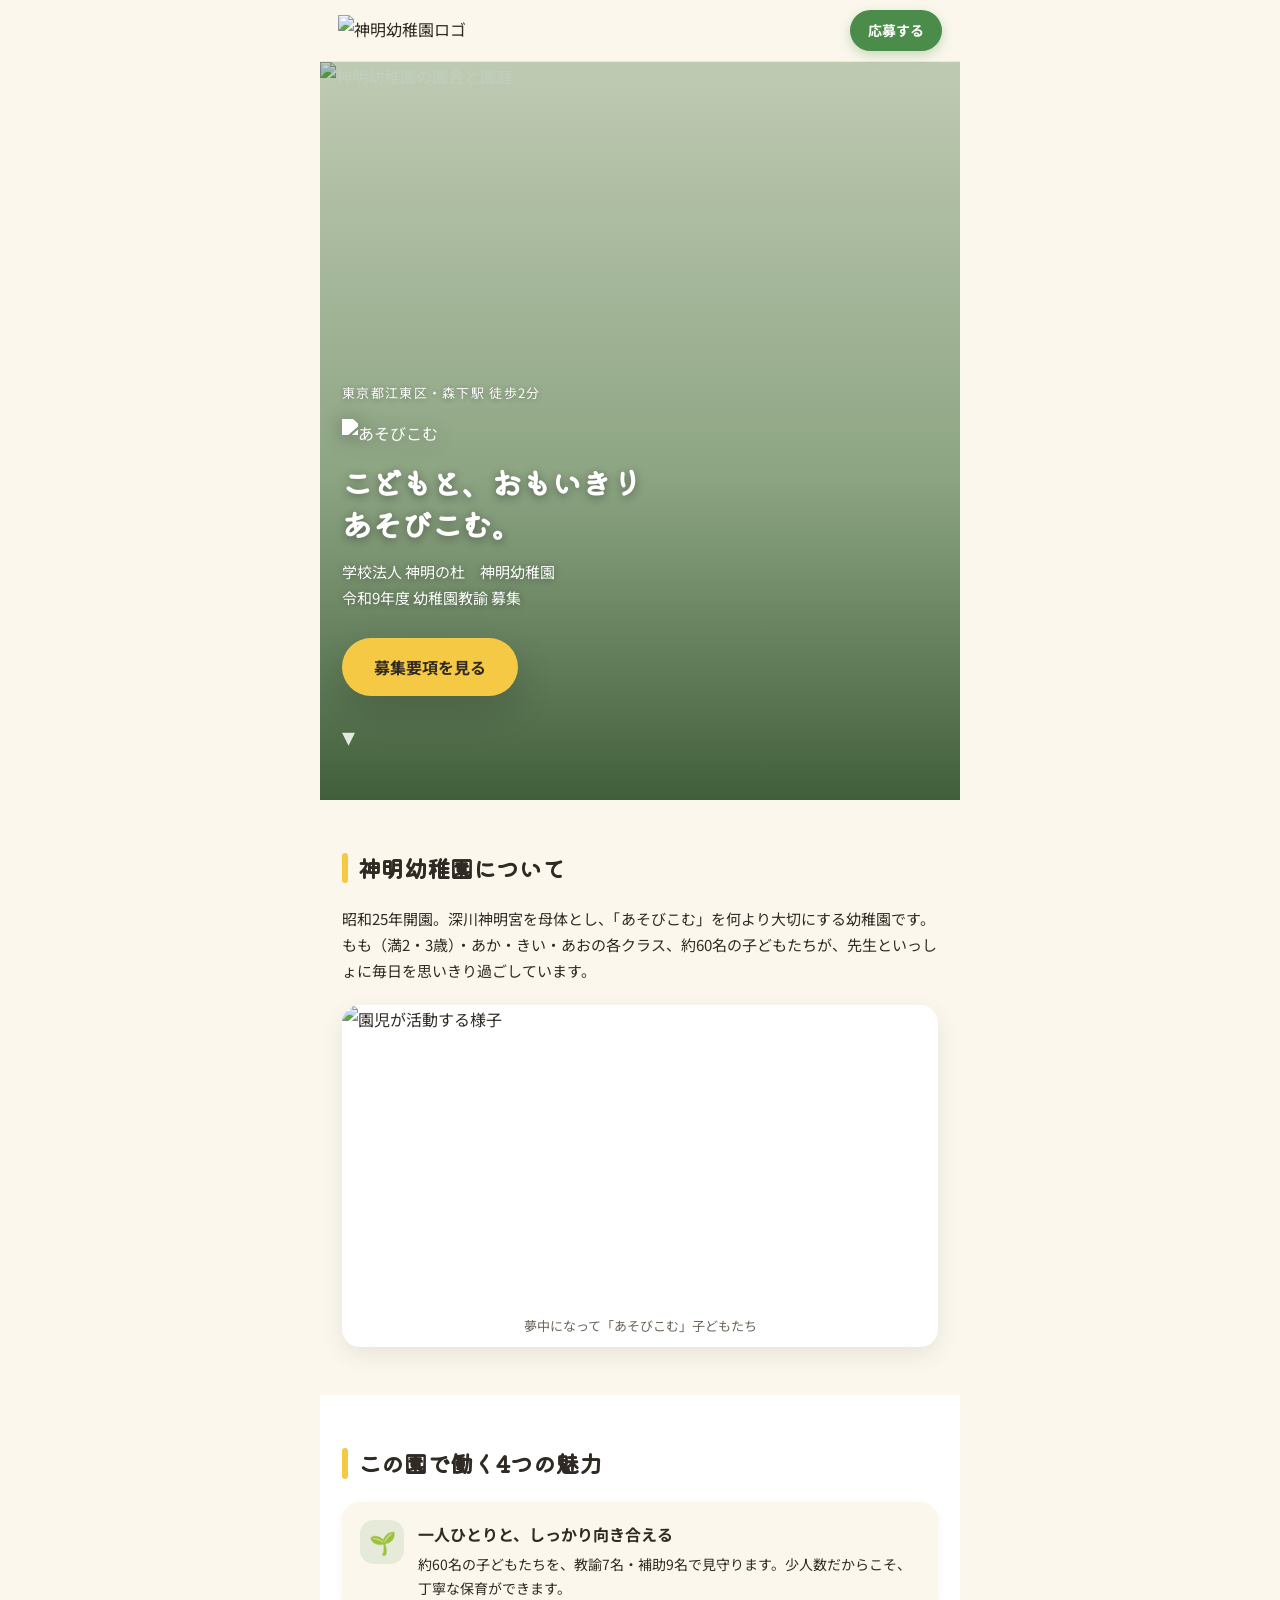
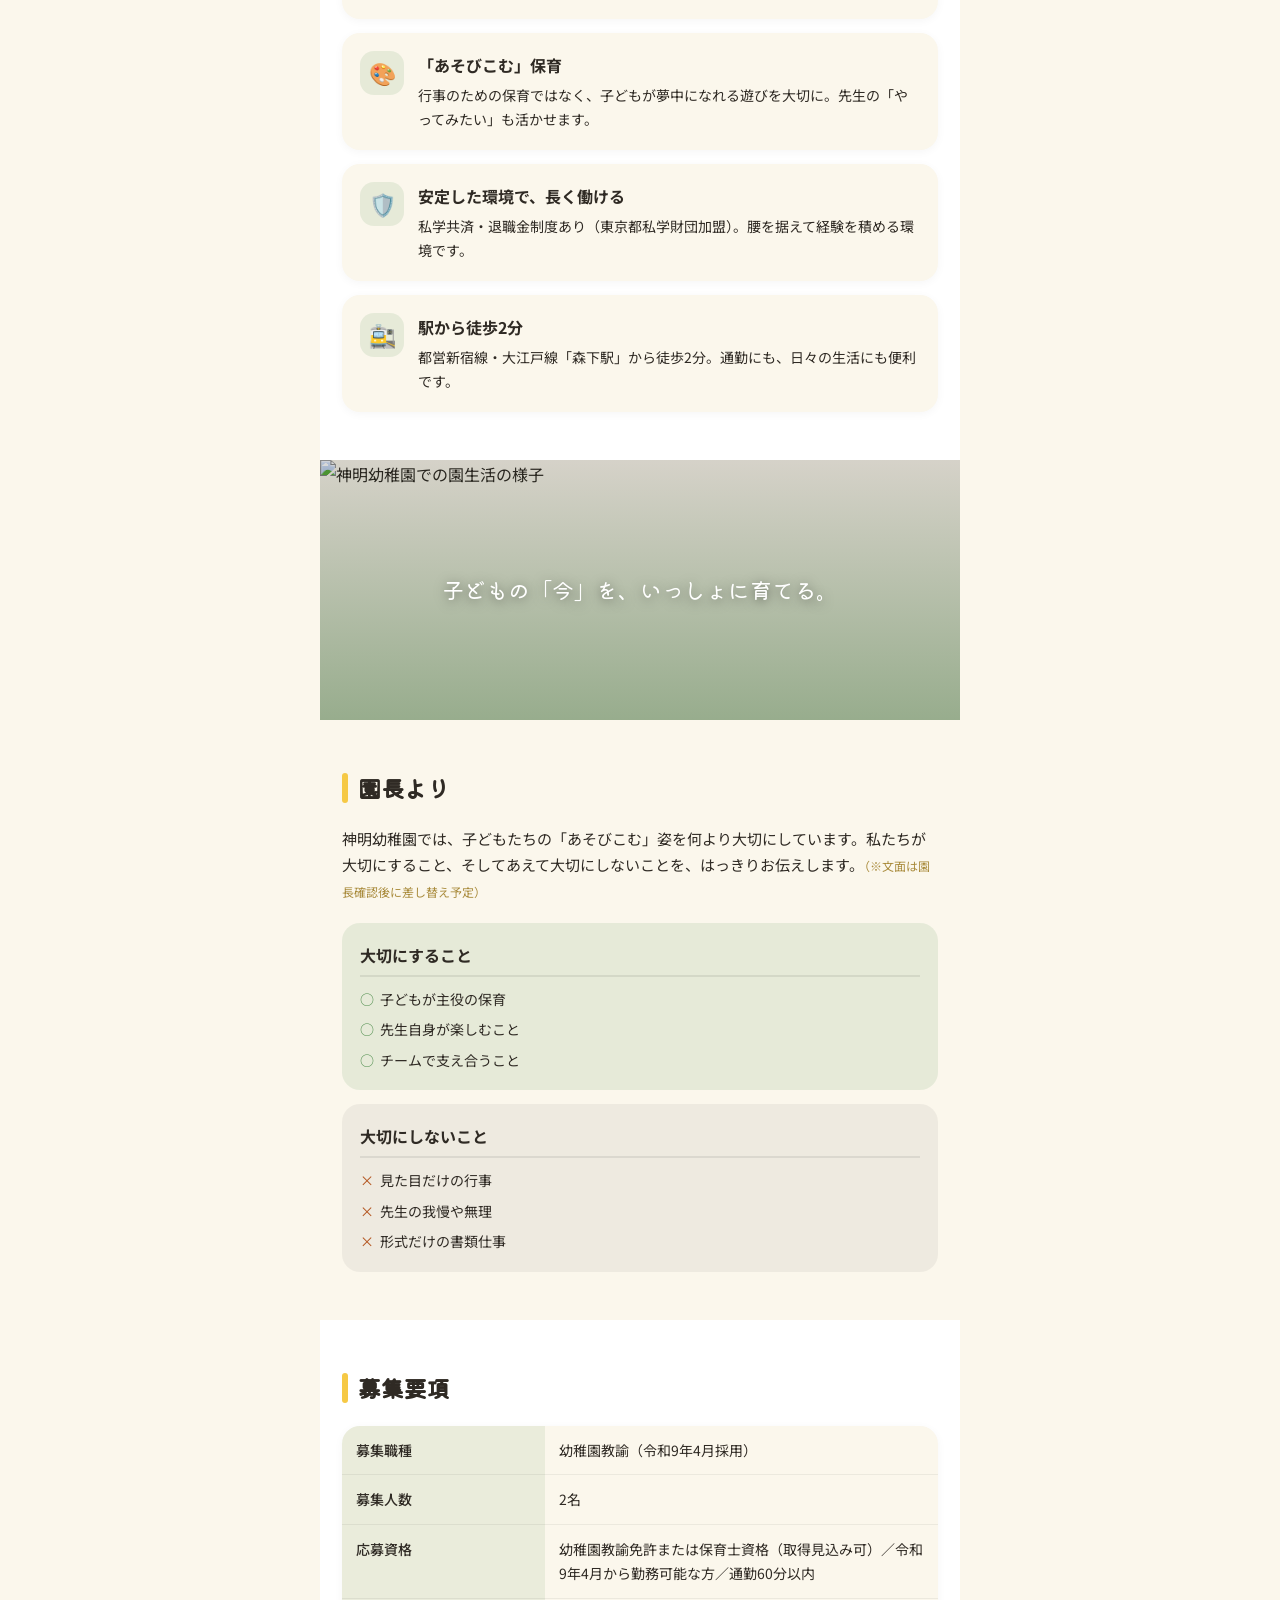
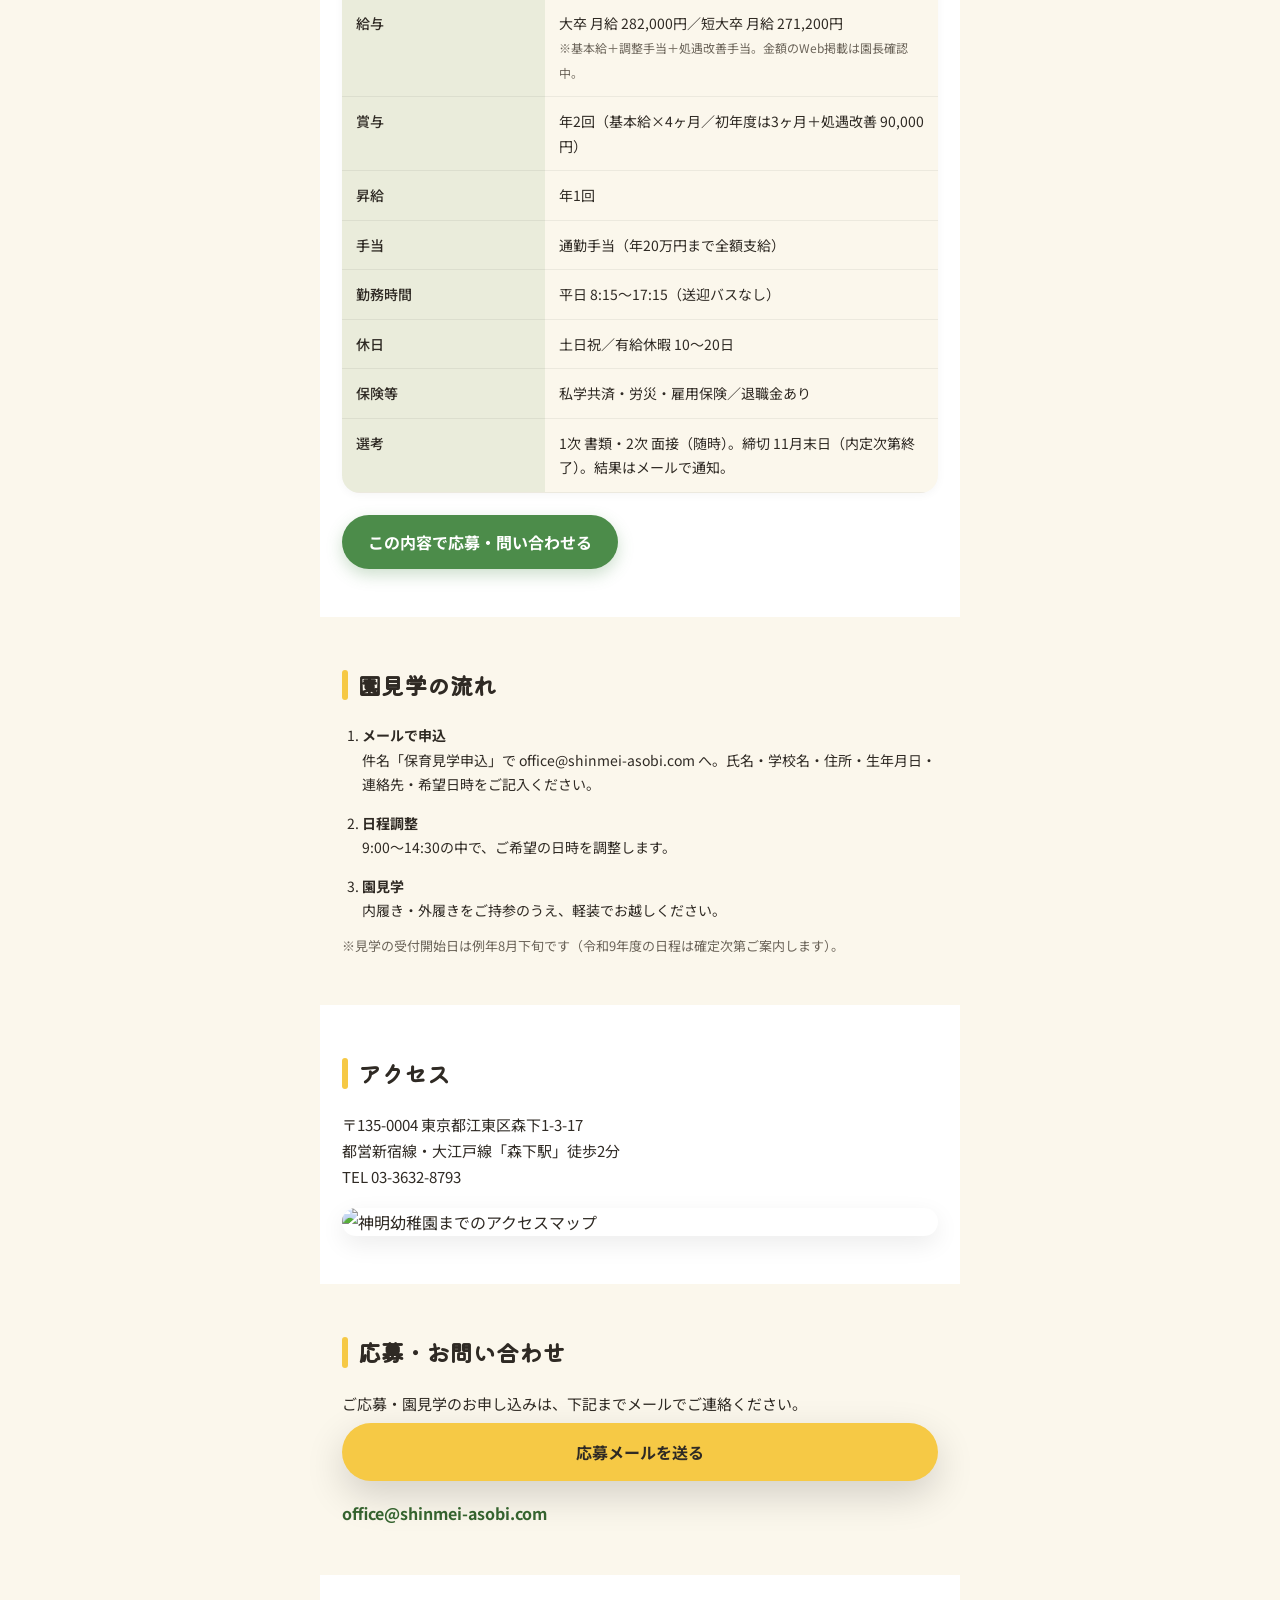
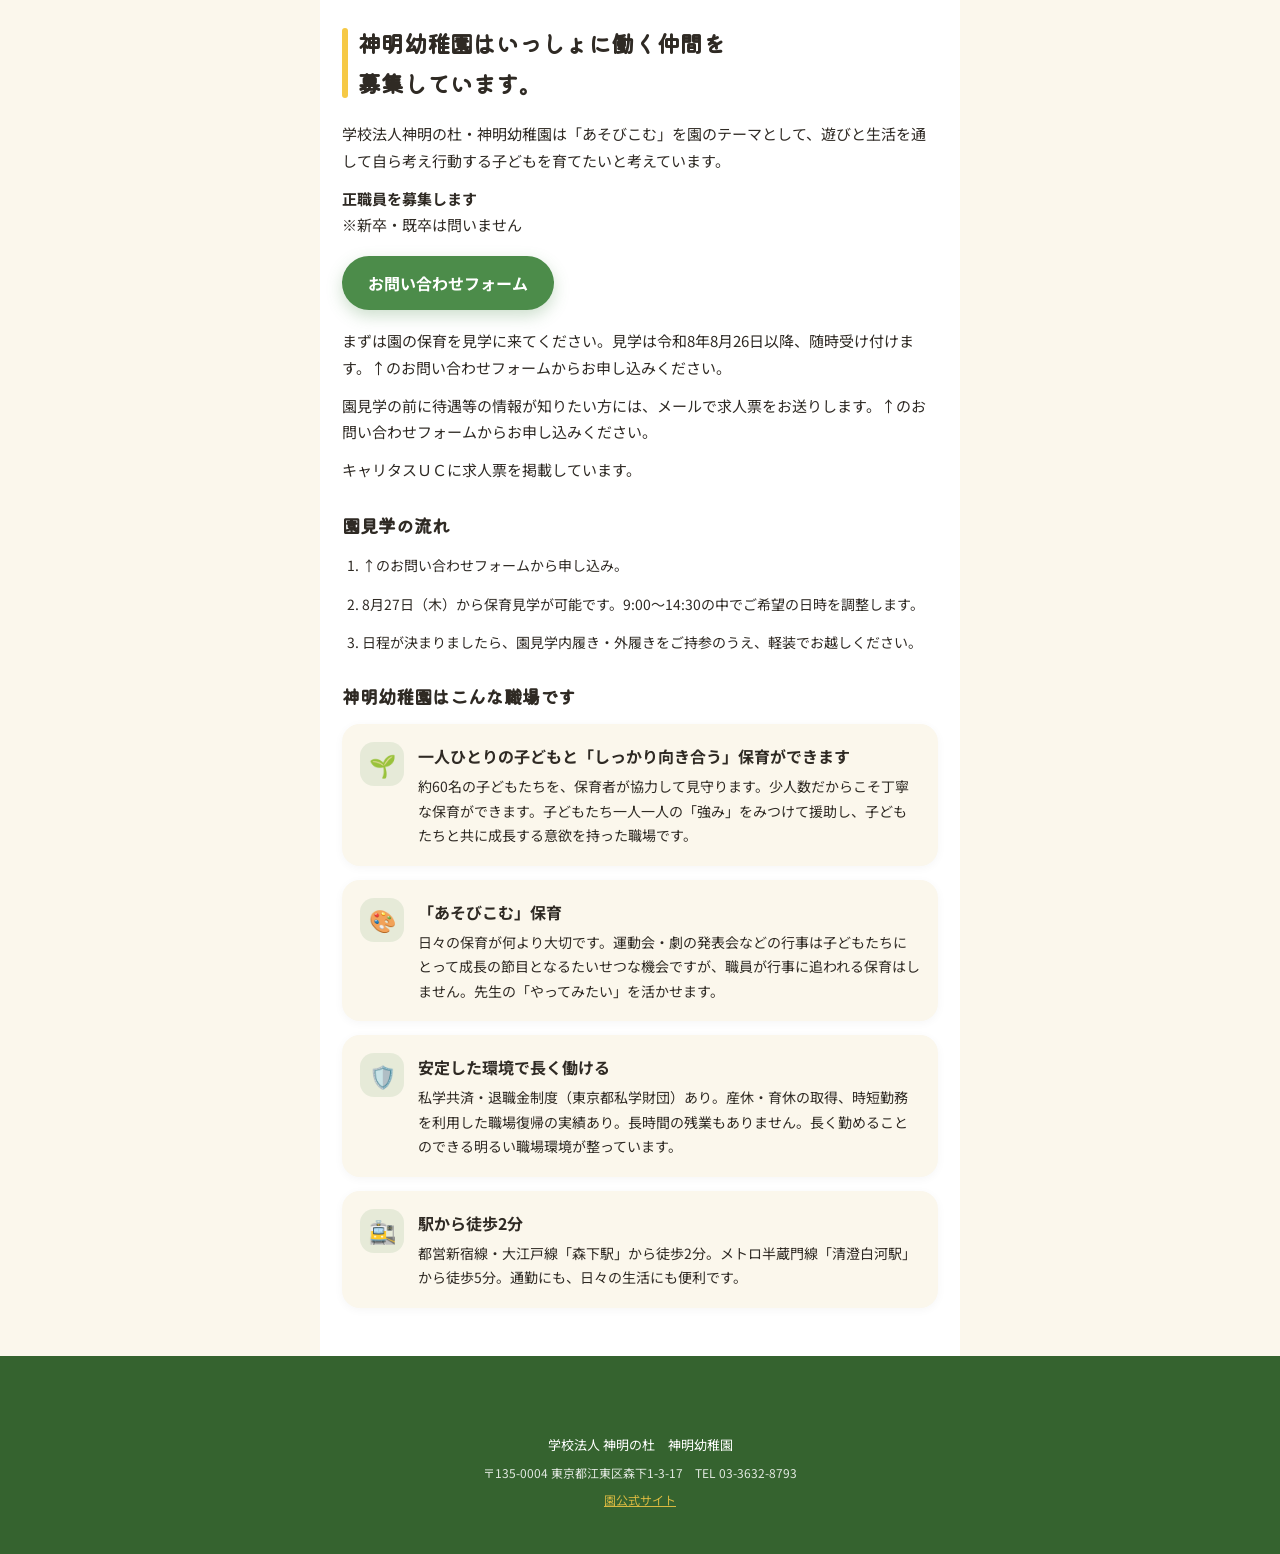
==== commit 133536fe: "docx「神明幼稚園はいっしょに働く仲間を募集しています」の本文を新セクションとして追加 決定稿の文言を一字一句そのまま掲載(見出し＝docx1行目、本文＝2段落目以降)。 既存デザイン(sectio" ====
--- a/index.html
+++ b/index.html
@@ -57,6 +57,9 @@
 .footer-logo{height:36px;width:auto;margin:0 auto 12px;display:block}.footer-small{font-size:12px;opacity:.85;margin-top:6px}.footer-small a{color:var(--yellow)}
 @media (min-width:600px){main,.site-header{max-width:640px;margin-left:auto;margin-right:auto}.photo-band{border-radius:0}.photo-card img{height:300px}}
 .fade-in{opacity:0;transform:translateY(18px);transition:opacity .6s ease,transform .6s ease}.fade-in.visible{opacity:1;transform:translateY(0)}
+#recruit-message .section-text{margin-bottom:12px}
+#recruit-message .section-cta{margin:6px 0 18px}
+.recruit-sub{font-family:"Kiwi Maru",serif;font-size:18px;margin:26px 0 12px}
 @media (prefers-reduced-motion:reduce){.fade-in{opacity:1;transform:none;transition:none}.hero-scroll{animation:none}html{scroll-behavior:auto}}
 </style>
 </head>
@@ -140,6 +143,28 @@
 <a href="mailto:office@shinmei-asobi.com?subject=令和9年度%20幼稚園教諭応募" class="hero-cta wide">応募メールを送る</a>
 <a href="mailto:office@shinmei-asobi.com" class="mail-link">office@shinmei-asobi.com</a>
 </section>
+<section class="section highlight" id="recruit-message">
+<h2 class="section-title">神明幼稚園はいっしょに働く仲間を<br />募集しています。</h2>
+<p class="section-text">学校法人神明の杜・神明幼稚園は「あそびこむ」を園のテーマとして、遊びと生活を通して自ら考え行動する子どもを育てたいと考えています。</p>
+<p class="section-text"><strong>正職員を募集します</strong><br />※新卒・既卒は問いません</p>
+<a href="#contact" class="section-cta">お問い合わせフォーム</a>
+<p class="section-text">まずは園の保育を見学に来てください。見学は令和8年8月26日以降、随時受け付けます。↑のお問い合わせフォームからお申し込みください。</p>
+<p class="section-text">園見学の前に待遇等の情報が知りたい方には、メールで求人票をお送りします。↑のお問い合わせフォームからお申し込みください。</p>
+<p class="section-text">キャリタスＵＣに求人票を掲載しています。</p>
+<h3 class="recruit-sub">園見学の流れ</h3>
+<ol class="visit-steps">
+<li>↑のお問い合わせフォームから申し込み。</li>
+<li>8月27日（木）から保育見学が可能です。9:00〜14:30の中でご希望の日時を調整します。</li>
+<li>日程が決まりましたら、園見学内履き・外履きをご持参のうえ、軽装でお越しください。</li>
+</ol>
+<h3 class="recruit-sub">神明幼稚園はこんな職場です</h3>
+<ul class="reason-list">
+<li class="reason-item"><span class="reason-icon">🌱</span><div><h3>一人ひとりの子どもと「しっかり向き合う」保育ができます</h3><p>約60名の子どもたちを、保育者が協力して見守ります。少人数だからこそ丁寧な保育ができます。子どもたち一人一人の「強み」をみつけて援助し、子どもたちと共に成長する意欲を持った職場です。</p></div></li>
+<li class="reason-item"><span class="reason-icon">🎨</span><div><h3>「あそびこむ」保育</h3><p>日々の保育が何より大切です。運動会・劇の発表会などの行事は子どもたちにとって成長の節目となるたいせつな機会ですが、職員が行事に追われる保育はしません。先生の「やってみたい」を活かせます。</p></div></li>
+<li class="reason-item"><span class="reason-icon">🛡️</span><div><h3>安定した環境で長く働ける</h3><p>私学共済・退職金制度（東京都私学財団）あり。産休・育休の取得、時短勤務を利用した職場復帰の実績あり。長時間の残業もありません。長く勤めることのできる明るい職場環境が整っています。</p></div></li>
+<li class="reason-item"><span class="reason-icon">🚉</span><div><h3>駅から徒歩2分</h3><p>都営新宿線・大江戸線「森下駅」から徒歩2分。メトロ半蔵門線「清澄白河駅」から徒歩5分。通勤にも、日々の生活にも便利です。</p></div></li>
+</ul>
+</section>
 </main>
 <footer class="site-footer">
 <img src="https://www.shinmei-asobi.com/wp-content/uploads/2023/04/shinmei_logo_wh2.png" alt="" class="footer-logo" />
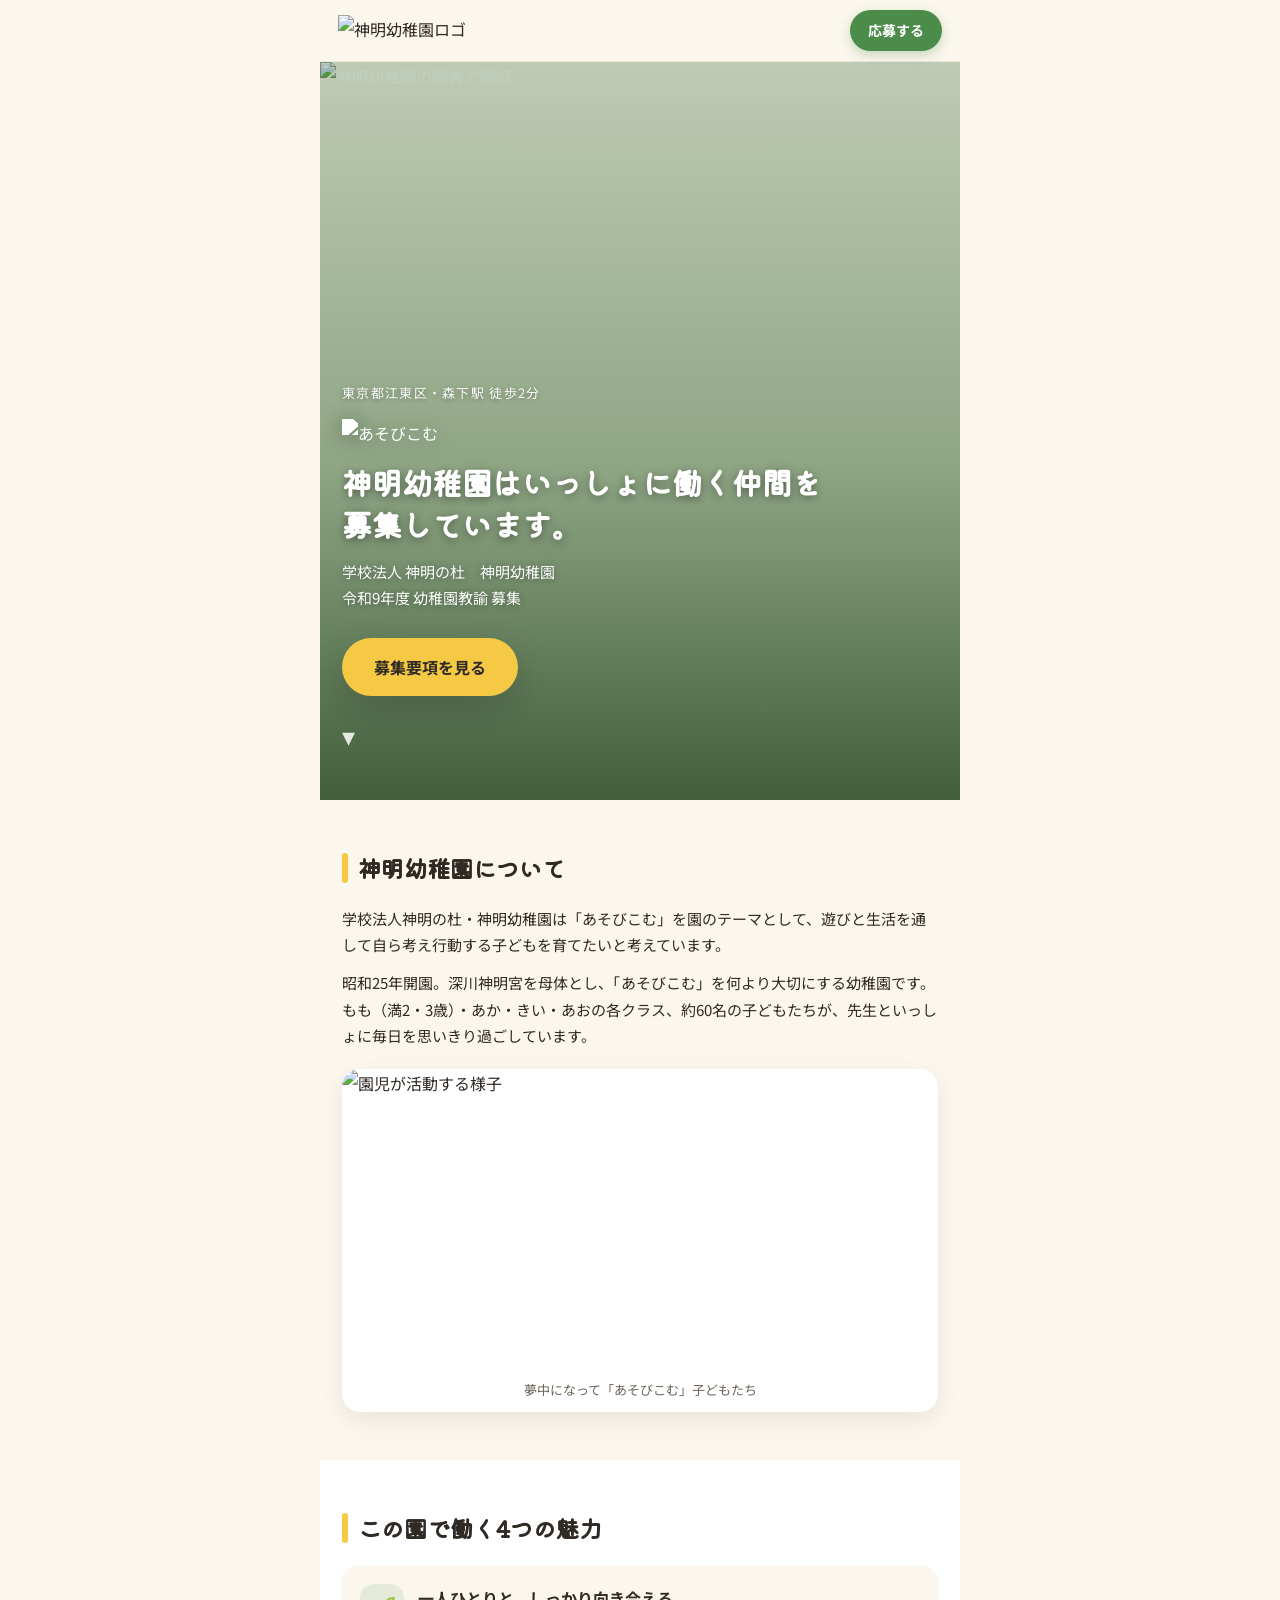
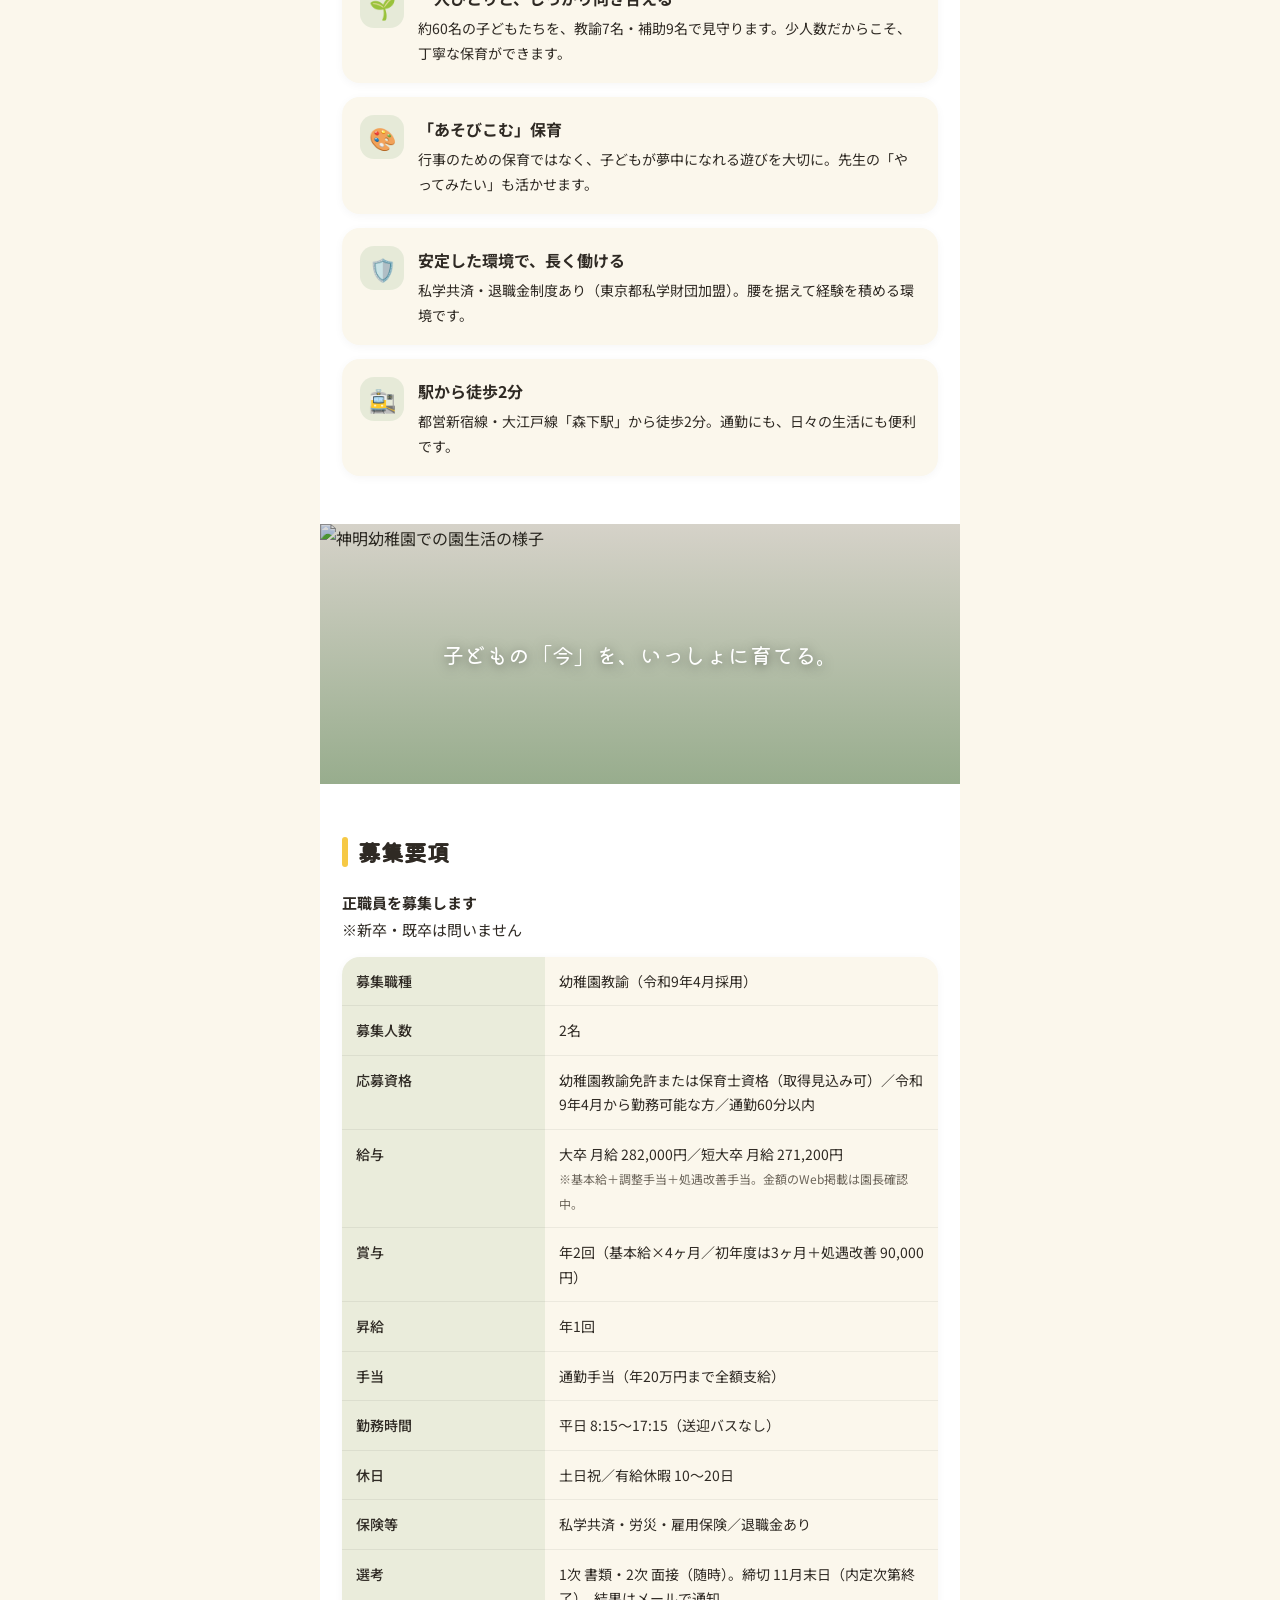
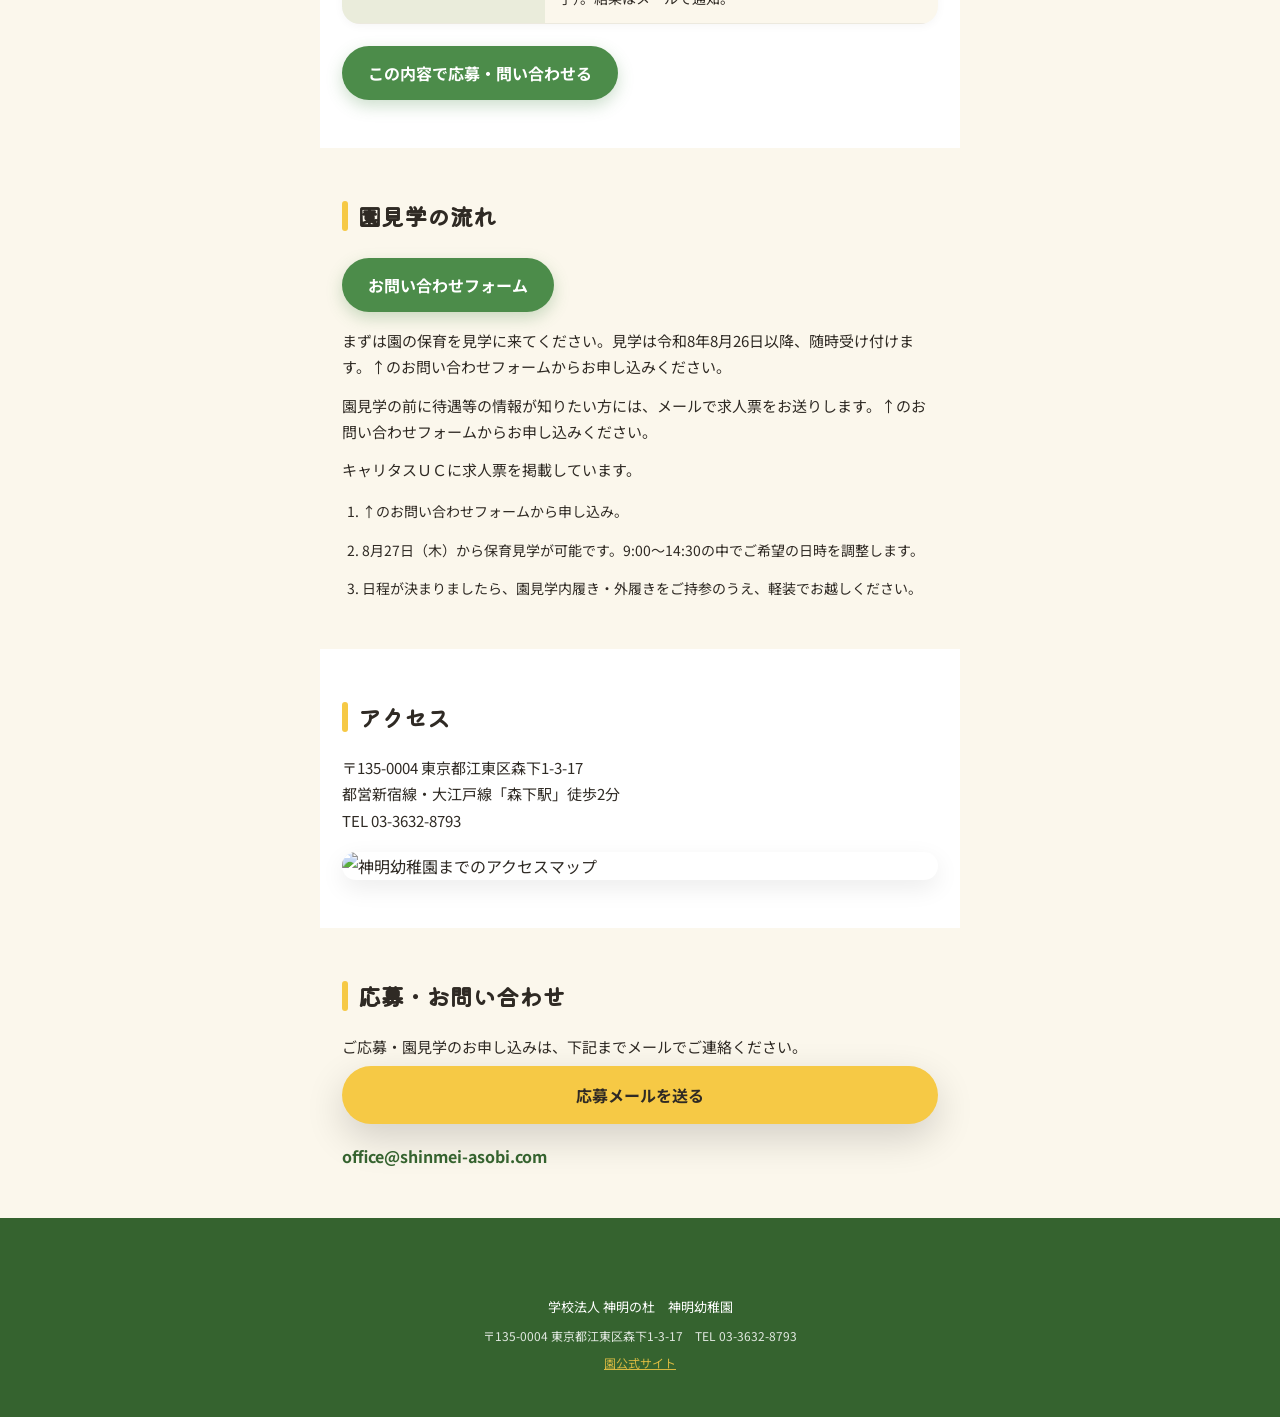
==== commit 4cbd87b2: "デモ部分とdocx追記セクションを1本の採用ページに統合 - ヒーロー主見出しをdocx決定稿のキャッチコピーに変更 - 「こんな職場です」は既存4カード(この園で働く4つの魅力)に一本化 - 「園長" ====
--- a/index.html
+++ b/index.html
@@ -57,9 +57,10 @@
 .footer-logo{height:36px;width:auto;margin:0 auto 12px;display:block}.footer-small{font-size:12px;opacity:.85;margin-top:6px}.footer-small a{color:var(--yellow)}
 @media (min-width:600px){main,.site-header{max-width:640px;margin-left:auto;margin-right:auto}.photo-band{border-radius:0}.photo-card img{height:300px}}
 .fade-in{opacity:0;transform:translateY(18px);transition:opacity .6s ease,transform .6s ease}.fade-in.visible{opacity:1;transform:translateY(0)}
-#recruit-message .section-text{margin-bottom:12px}
-#recruit-message .section-cta{margin:6px 0 18px}
-.recruit-sub{font-family:"Kiwi Maru",serif;font-size:18px;margin:26px 0 12px}
+.section-text+.section-text{margin-top:12px}
+#apply .section-text{margin-bottom:14px}
+#visit .section-cta{margin:4px 0 16px}
+#visit .visit-steps{margin-top:16px}
 @media (prefers-reduced-motion:reduce){.fade-in{opacity:1;transform:none;transition:none}.hero-scroll{animation:none}html{scroll-behavior:auto}}
 </style>
 </head>
@@ -77,7 +78,7 @@
 <div class="hero-inner">
 <p class="hero-lead">東京都江東区・森下駅 徒歩2分</p>
 <img src="https://www.shinmei-asobi.com/wp-content/uploads/2023/05/ttl_asobikomu@3x.png" alt="あそびこむ" class="hero-asobi" />
-<h1 class="hero-title">こどもと、おもいきり<br />あそびこむ。</h1>
+<h1 class="hero-title">神明幼稚園はいっしょに働く仲間を<br />募集しています。</h1>
 <p class="hero-sub">学校法人 神明の杜　神明幼稚園<br />令和9年度 幼稚園教諭 募集</p>
 <a href="#apply" class="hero-cta">募集要項を見る</a>
 <a href="#about" class="hero-scroll" aria-label="下にスクロール">▾</a>
@@ -85,6 +86,7 @@
 </section>
 <section class="section" id="about">
 <h2 class="section-title">神明幼稚園について</h2>
+<p class="section-text">学校法人神明の杜・神明幼稚園は「あそびこむ」を園のテーマとして、遊びと生活を通して自ら考え行動する子どもを育てたいと考えています。</p>
 <p class="section-text">昭和25年開園。深川神明宮を母体とし、「あそびこむ」を何より大切にする幼稚園です。もも（満2・3歳）・あか・きい・あおの各クラス、約60名の子どもたちが、先生といっしょに毎日を思いきり過ごしています。</p>
 <figure class="photo-card"><img src="https://www.shinmei-asobi.com/wp-content/uploads/2025/07/top2-1024x768.jpeg" alt="園児が活動する様子" /><figcaption>夢中になって「あそびこむ」子どもたち</figcaption></figure>
 </section>
@@ -98,16 +100,9 @@
 </ul>
 </section>
 <section class="photo-band"><img src="https://www.shinmei-asobi.com/wp-content/uploads/2022/10/%E3%82%B9%E3%83%A9%E3%82%A4%E3%83%89-1024x768.jpeg" alt="神明幼稚園での園生活の様子" /><div class="photo-band-caption"><span>子どもの「今」を、いっしょに育てる。</span></div></section>
-<section class="section" id="message">
-<h2 class="section-title">園長より</h2>
-<p class="section-text">神明幼稚園では、子どもたちの「あそびこむ」姿を何より大切にしています。私たちが大切にすること、そしてあえて大切にしないことを、はっきりお伝えします。<span class="draft-note">（※文面は園長確認後に差し替え予定）</span></p>
-<div class="matrix">
-<div class="matrix-col do"><h3>大切にすること</h3><ul><li>子どもが主役の保育</li><li>先生自身が楽しむこと</li><li>チームで支え合うこと</li></ul></div>
-<div class="matrix-col dont"><h3>大切にしないこと</h3><ul><li>見た目だけの行事</li><li>先生の我慢や無理</li><li>形式だけの書類仕事</li></ul></div>
-</div>
-</section>
 <section class="section highlight" id="apply">
 <h2 class="section-title">募集要項</h2>
+<p class="section-text"><strong>正職員を募集します</strong><br />※新卒・既卒は問いません</p>
 <table class="apply-table">
 <tr><th>募集職種</th><td>幼稚園教諭（令和9年4月採用）</td></tr>
 <tr><th>募集人数</th><td>2名</td></tr>
@@ -125,12 +120,15 @@
 </section>
 <section class="section" id="visit">
 <h2 class="section-title">園見学の流れ</h2>
+<a href="#contact" class="section-cta">お問い合わせフォーム</a>
+<p class="section-text">まずは園の保育を見学に来てください。見学は令和8年8月26日以降、随時受け付けます。↑のお問い合わせフォームからお申し込みください。</p>
+<p class="section-text">園見学の前に待遇等の情報が知りたい方には、メールで求人票をお送りします。↑のお問い合わせフォームからお申し込みください。</p>
+<p class="section-text">キャリタスＵＣに求人票を掲載しています。</p>
 <ol class="visit-steps">
-<li><strong>メールで申込</strong><br />件名「保育見学申込」で office@shinmei-asobi.com へ。氏名・学校名・住所・生年月日・連絡先・希望日時をご記入ください。</li>
-<li><strong>日程調整</strong><br />9:00〜14:30の中で、ご希望の日時を調整します。</li>
-<li><strong>園見学</strong><br />内履き・外履きをご持参のうえ、軽装でお越しください。</li>
+<li>↑のお問い合わせフォームから申し込み。</li>
+<li>8月27日（木）から保育見学が可能です。9:00〜14:30の中でご希望の日時を調整します。</li>
+<li>日程が決まりましたら、園見学内履き・外履きをご持参のうえ、軽装でお越しください。</li>
 </ol>
-<p class="section-text small">※見学の受付開始日は例年8月下旬です（令和9年度の日程は確定次第ご案内します）。</p>
 </section>
 <section class="section highlight" id="access">
 <h2 class="section-title">アクセス</h2>
@@ -142,28 +140,6 @@
 <p class="section-text">ご応募・園見学のお申し込みは、下記までメールでご連絡ください。</p>
 <a href="mailto:office@shinmei-asobi.com?subject=令和9年度%20幼稚園教諭応募" class="hero-cta wide">応募メールを送る</a>
 <a href="mailto:office@shinmei-asobi.com" class="mail-link">office@shinmei-asobi.com</a>
-</section>
-<section class="section highlight" id="recruit-message">
-<h2 class="section-title">神明幼稚園はいっしょに働く仲間を<br />募集しています。</h2>
-<p class="section-text">学校法人神明の杜・神明幼稚園は「あそびこむ」を園のテーマとして、遊びと生活を通して自ら考え行動する子どもを育てたいと考えています。</p>
-<p class="section-text"><strong>正職員を募集します</strong><br />※新卒・既卒は問いません</p>
-<a href="#contact" class="section-cta">お問い合わせフォーム</a>
-<p class="section-text">まずは園の保育を見学に来てください。見学は令和8年8月26日以降、随時受け付けます。↑のお問い合わせフォームからお申し込みください。</p>
-<p class="section-text">園見学の前に待遇等の情報が知りたい方には、メールで求人票をお送りします。↑のお問い合わせフォームからお申し込みください。</p>
-<p class="section-text">キャリタスＵＣに求人票を掲載しています。</p>
-<h3 class="recruit-sub">園見学の流れ</h3>
-<ol class="visit-steps">
-<li>↑のお問い合わせフォームから申し込み。</li>
-<li>8月27日（木）から保育見学が可能です。9:00〜14:30の中でご希望の日時を調整します。</li>
-<li>日程が決まりましたら、園見学内履き・外履きをご持参のうえ、軽装でお越しください。</li>
-</ol>
-<h3 class="recruit-sub">神明幼稚園はこんな職場です</h3>
-<ul class="reason-list">
-<li class="reason-item"><span class="reason-icon">🌱</span><div><h3>一人ひとりの子どもと「しっかり向き合う」保育ができます</h3><p>約60名の子どもたちを、保育者が協力して見守ります。少人数だからこそ丁寧な保育ができます。子どもたち一人一人の「強み」をみつけて援助し、子どもたちと共に成長する意欲を持った職場です。</p></div></li>
-<li class="reason-item"><span class="reason-icon">🎨</span><div><h3>「あそびこむ」保育</h3><p>日々の保育が何より大切です。運動会・劇の発表会などの行事は子どもたちにとって成長の節目となるたいせつな機会ですが、職員が行事に追われる保育はしません。先生の「やってみたい」を活かせます。</p></div></li>
-<li class="reason-item"><span class="reason-icon">🛡️</span><div><h3>安定した環境で長く働ける</h3><p>私学共済・退職金制度（東京都私学財団）あり。産休・育休の取得、時短勤務を利用した職場復帰の実績あり。長時間の残業もありません。長く勤めることのできる明るい職場環境が整っています。</p></div></li>
-<li class="reason-item"><span class="reason-icon">🚉</span><div><h3>駅から徒歩2分</h3><p>都営新宿線・大江戸線「森下駅」から徒歩2分。メトロ半蔵門線「清澄白河駅」から徒歩5分。通勤にも、日々の生活にも便利です。</p></div></li>
-</ul>
 </section>
 </main>
 <footer class="site-footer">
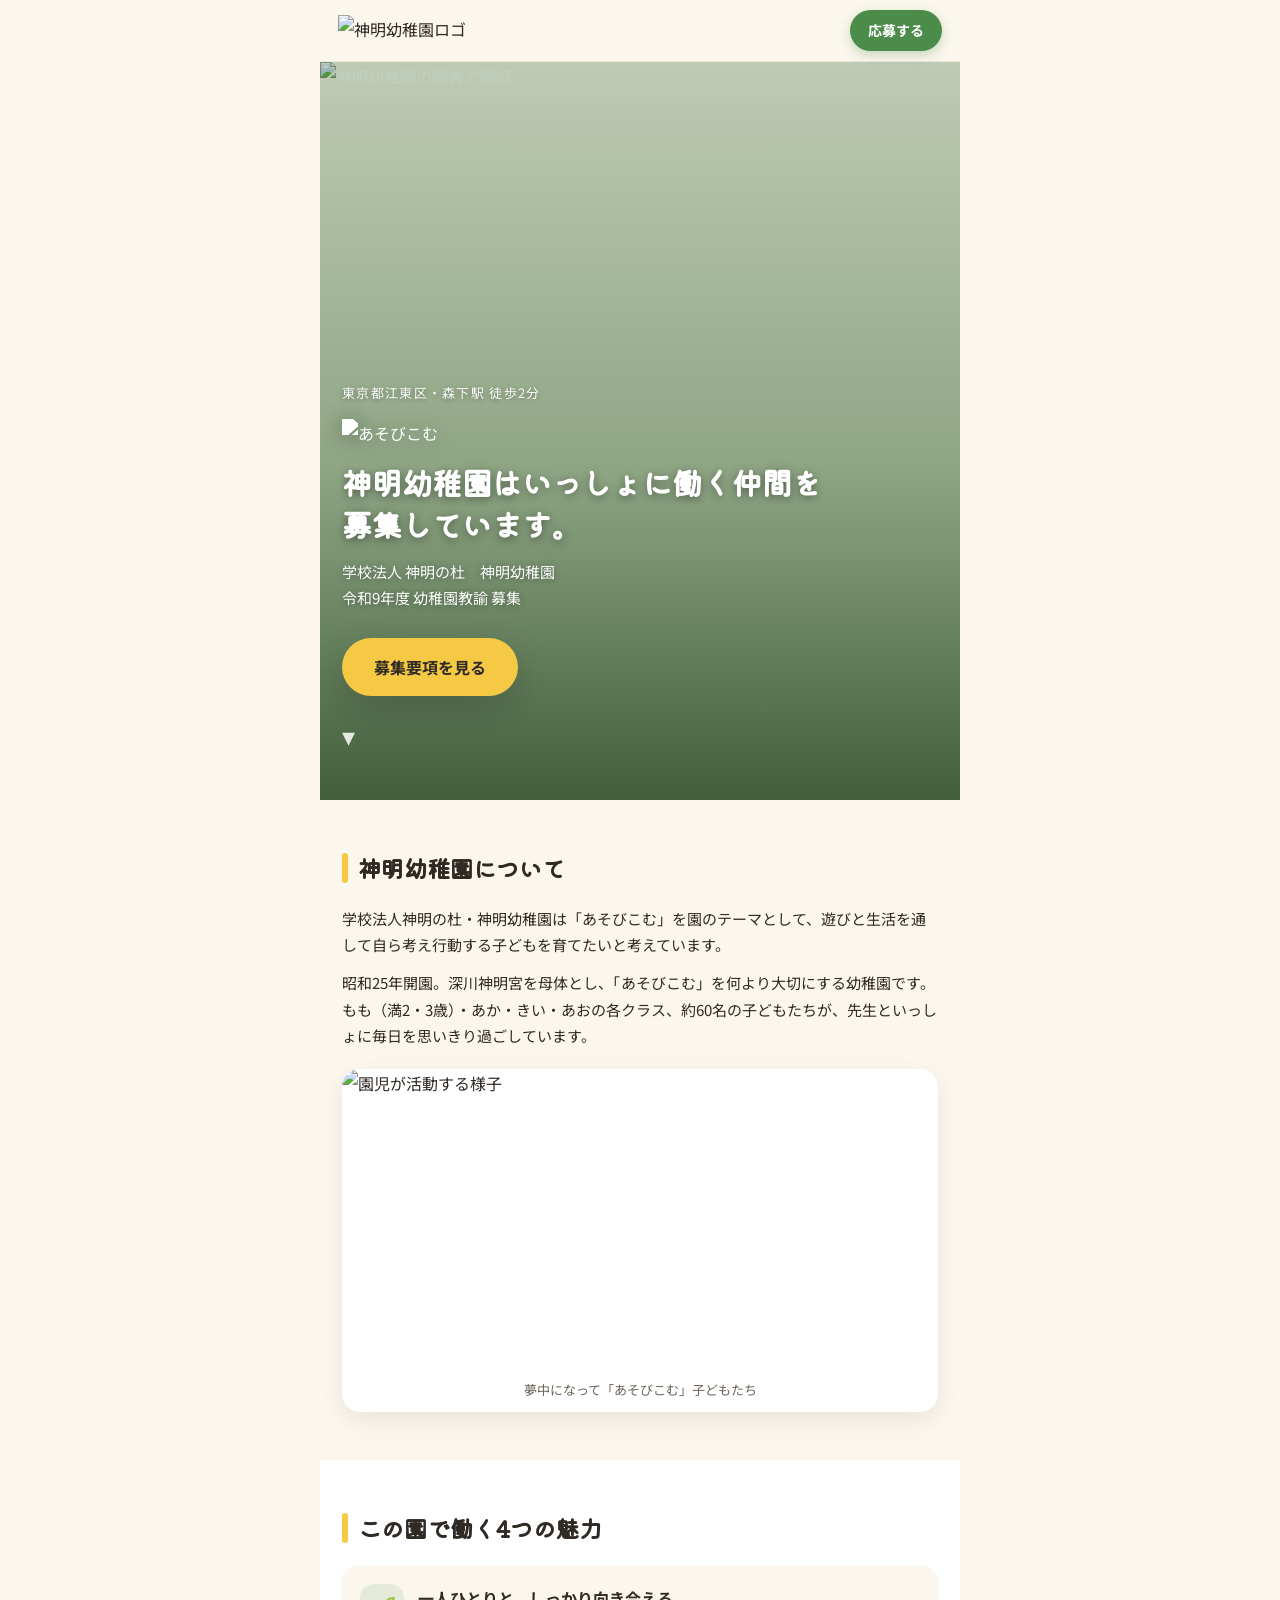
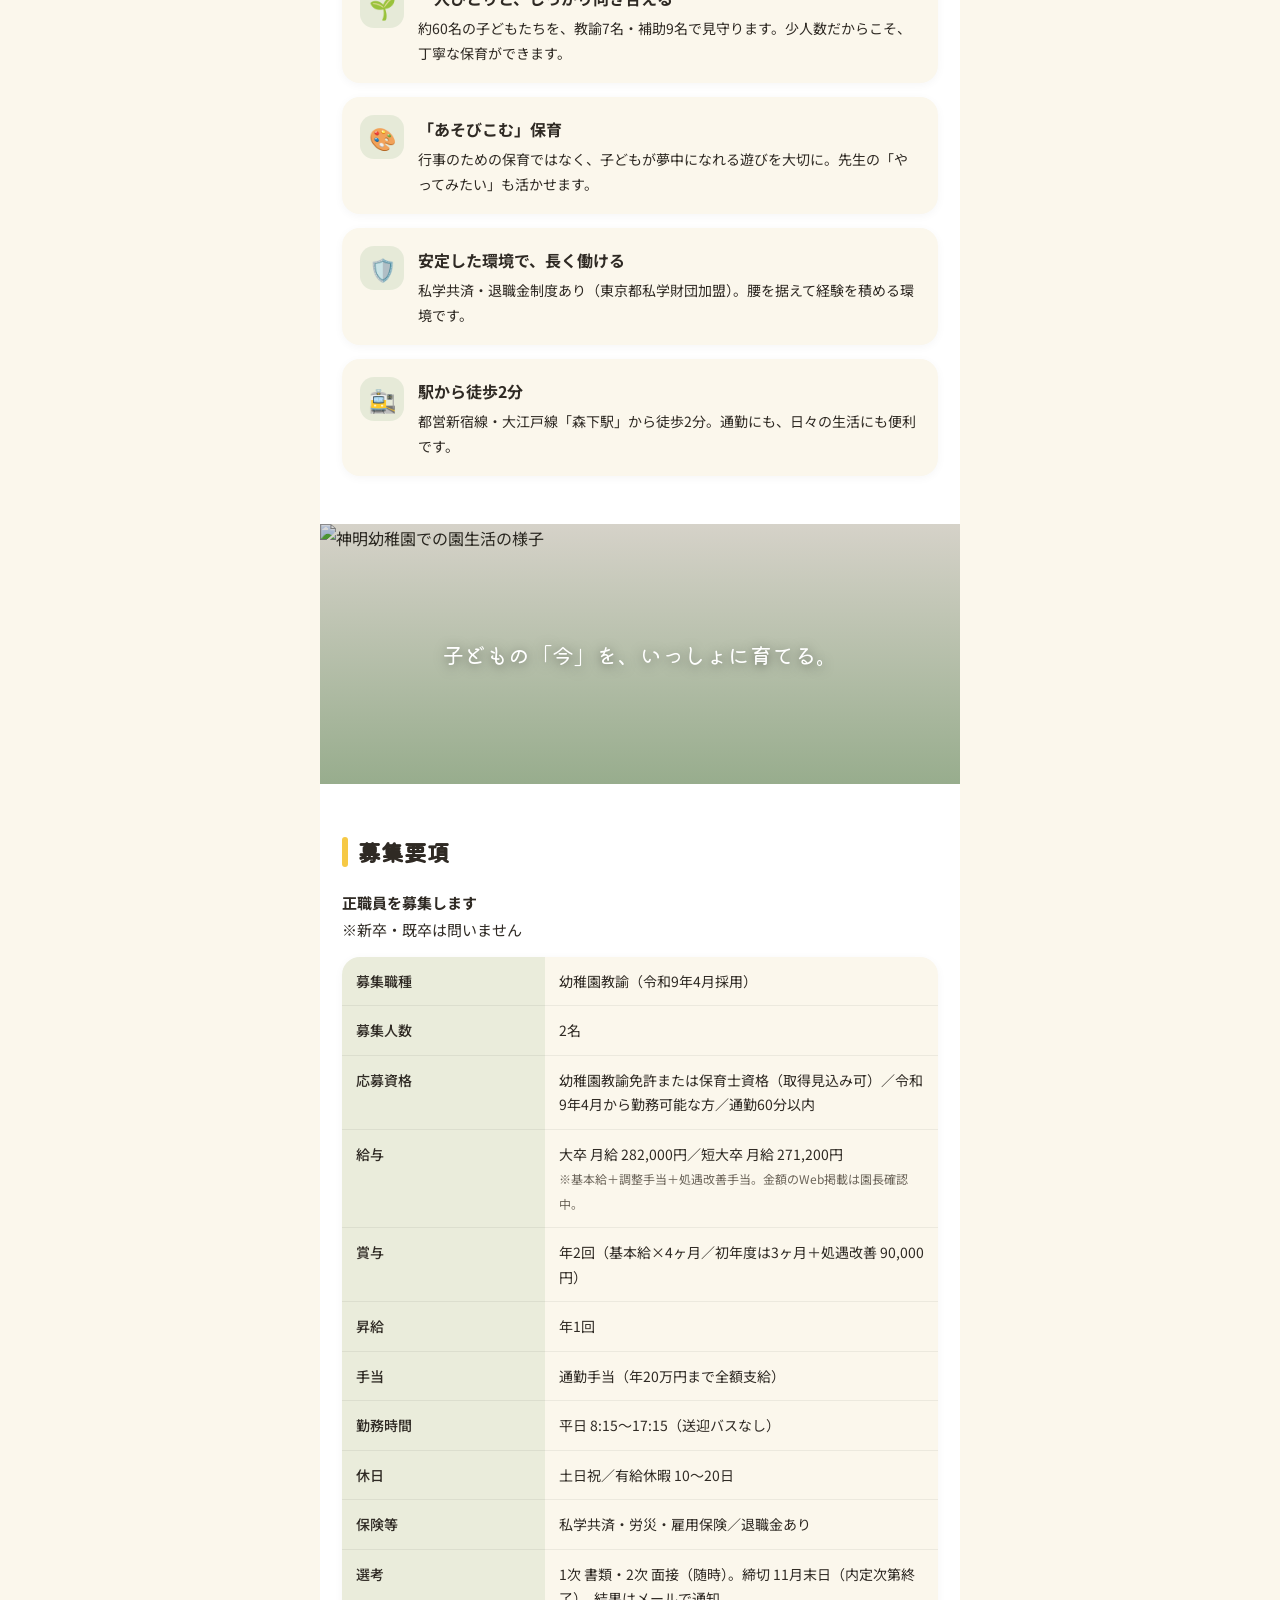
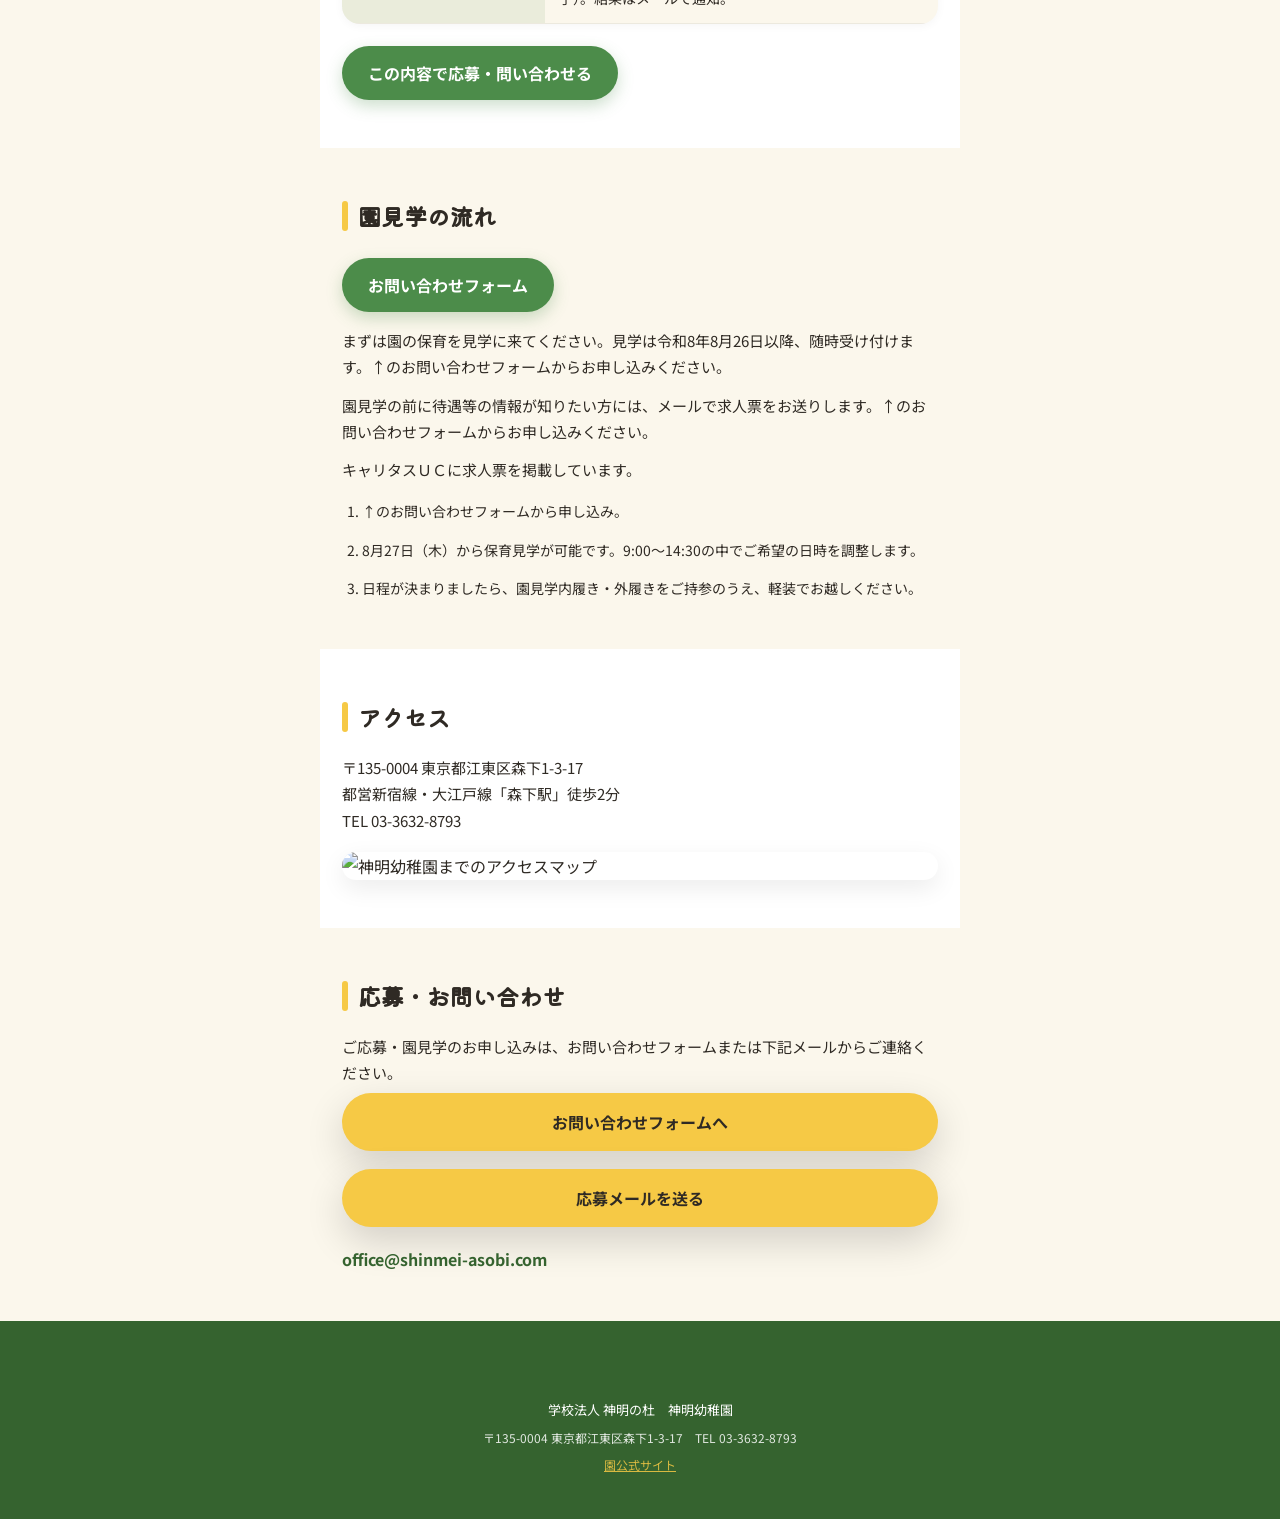
==== commit 4a26c939: "お問い合わせ・園見学申込フォームの素案ページ contact.html を追加 - index.html とデザイン完全統一(同フォント・色・ヘッダー・フッター) - 必須項目(お名前・メール)・ご用" ====
--- a/index.html
+++ b/index.html
@@ -120,7 +120,7 @@
 </section>
 <section class="section" id="visit">
 <h2 class="section-title">園見学の流れ</h2>
-<a href="#contact" class="section-cta">お問い合わせフォーム</a>
+<a href="contact.html" class="section-cta">お問い合わせフォーム</a>
 <p class="section-text">まずは園の保育を見学に来てください。見学は令和8年8月26日以降、随時受け付けます。↑のお問い合わせフォームからお申し込みください。</p>
 <p class="section-text">園見学の前に待遇等の情報が知りたい方には、メールで求人票をお送りします。↑のお問い合わせフォームからお申し込みください。</p>
 <p class="section-text">キャリタスＵＣに求人票を掲載しています。</p>
@@ -137,7 +137,8 @@
 </section>
 <section class="section" id="contact">
 <h2 class="section-title">応募・お問い合わせ</h2>
-<p class="section-text">ご応募・園見学のお申し込みは、下記までメールでご連絡ください。</p>
+<p class="section-text">ご応募・園見学のお申し込みは、お問い合わせフォームまたは下記メールからご連絡ください。</p>
+<a href="contact.html" class="hero-cta wide">お問い合わせフォームへ</a>
 <a href="mailto:office@shinmei-asobi.com?subject=令和9年度%20幼稚園教諭応募" class="hero-cta wide">応募メールを送る</a>
 <a href="mailto:office@shinmei-asobi.com" class="mail-link">office@shinmei-asobi.com</a>
 </section>
